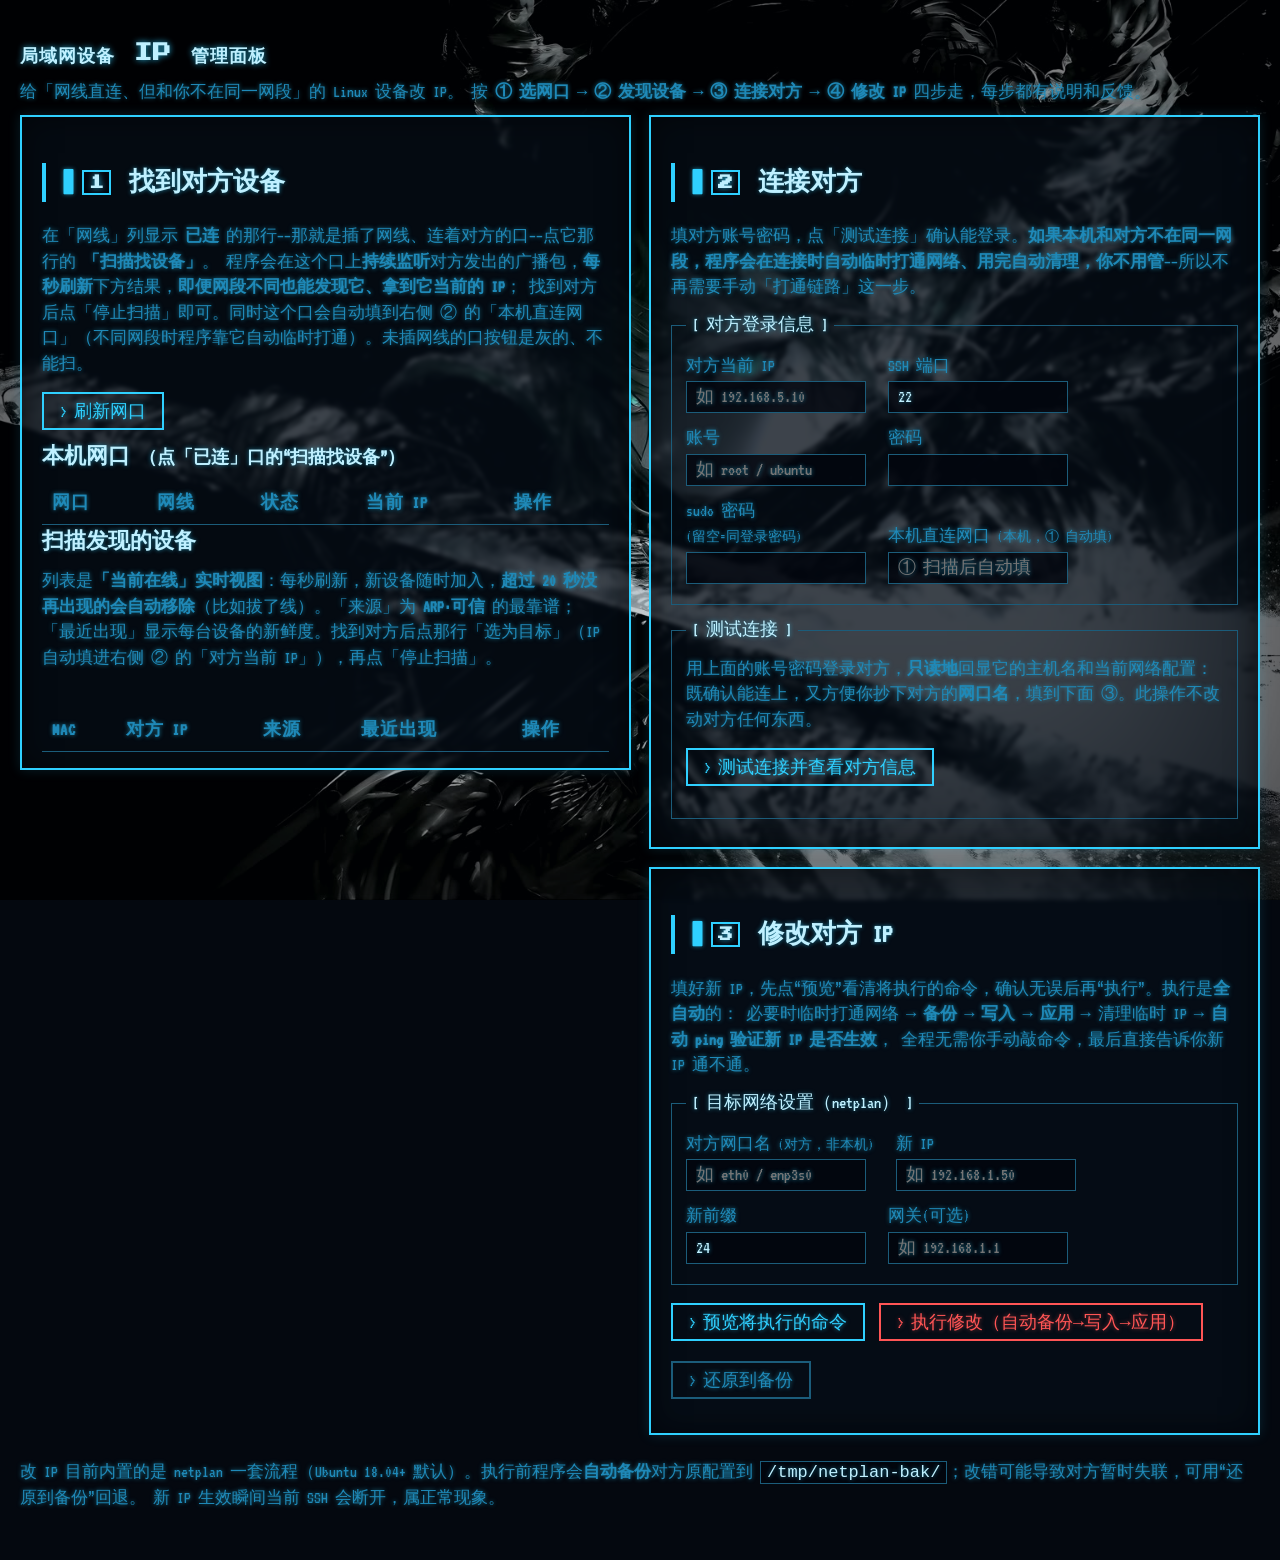
==== templates/index.html @ 16a98554 "初始提交：局域网设备 IP 管理面板 一个用来「发现直连设备 + 远程改它 IP」的 Flask 小工具： 持续扫描发现设备、自动临时打通网络、一键改对方 netplan IP 并验证。  Co-Au" ====
<!DOCTYPE html>
<html lang="zh-CN">
<head>
  <meta charset="utf-8">
  <meta name="viewport" content="width=device-width, initial-scale=1">
  <title>局域网设备 IP 管理面板</title>
  <!-- 像素/CRT 终端字体已随项目打包在 static/fonts/，离线也能用，无需联网 -->
  <link rel="stylesheet" href="/static/style.css">
</head>
<body>
  <!-- 固定半透明壁纸层（不随滚动、按比例铺满窗口、80% 不透明） -->
  <div class="bg-layer"></div>
  <header>
    <h1>局域网设备 IP 管理面板</h1>
    <p class="hint">
      给「网线直连、但和你不在同一网段」的 Linux 设备改 IP。
      按 <b>① 选网口 → ② 发现设备 → ③ 连接对方 → ④ 修改 IP</b> 四步走，每步都有说明和反馈。
    </p>
    <p id="rootWarn" class="warn hidden">
      【警告】当前不是以 root 运行，扫描和调整网段会失败，请用 <code>sudo</code> 启动本程序。
    </p>
  </header>

  <!-- 顶层左右两栏：左=① 找到对方设备；右=② 连接对方 / ③ 修改 IP -->
  <div class="layout">

  <!-- ===== 左栏：找到并选定对方 ===== -->
  <div class="col-left">

  <!-- ① 找到对方设备（选口 + 扫描 + 结果，一个面板串起来） -->
  <section id="step1">
    <h2><span class="step-badge">1</span> 找到对方设备</h2>
    <p class="hint">
      在「网线」列显示 <b>已连</b> 的那行——那就是插了网线、连着对方的口——点它那行的 <b>「扫描找设备」</b>。
      程序会在这个口上<b>持续监听</b>对方发出的广播包，<b>每秒刷新</b>下方结果，<b>即便网段不同也能发现它、拿到它当前的 IP</b>；
      找到对方后点「停止扫描」即可。同时这个口会自动填到右侧 ② 的「本机直连网口」（不同网段时程序靠它自动临时打通）。未插网线的口按钮是灰的、不能扫。
    </p>

    <div class="row-tools">
      <button class="btn" onclick="loadIfaces()">刷新网口</button>
    </div>

    <h3>本机网口 <small>（点「已连」口的“扫描找设备”）</small></h3>
    <table id="ifaceTable">
      <thead><tr><th>网口</th><th>网线</th><th>状态</th><th>当前 IP</th><th>操作</th></tr></thead>
      <tbody></tbody>
    </table>

    <h3>扫描发现的设备
      <button id="stopScanBtn" class="btn ghost hidden" title="停止后台持续抓包（已发现的结果会保留）" onclick="stopScan()">停止扫描</button>
    </h3>
    <p class="hint">列表是<b>「当前在线」实时视图</b>：每秒刷新，新设备随时加入，<b>超过 20 秒没再出现的会自动移除</b>（比如拔了线）。「来源」为 <b>ARP·可信</b> 的最靠谱；「最近出现」显示每台设备的新鲜度。找到对方后点那行「选为目标」（IP 自动填进右侧 ② 的「对方当前 IP」），再点「停止扫描」。</p>
    <div id="scanStatus" class="status"></div>
    <table id="devTable">
      <thead><tr><th>MAC</th><th>对方 IP</th><th>来源</th><th>最近出现</th><th>操作</th></tr></thead>
      <tbody></tbody>
    </table>
  </section>

  </div><!-- /col-left -->

  <!-- ===== 右栏：连上对方并改它的 IP ===== -->
  <div class="col-right">

  <!-- ② 连接对方 -->
  <section id="step3">
    <h2><span class="step-badge">2</span> 连接对方</h2>
    <p class="hint">填对方账号密码，点「测试连接」确认能登录。<b>如果本机和对方不在同一网段，程序会在连接时自动临时打通网络、用完自动清理，你不用管</b>——所以不再需要手动「打通链路」这一步。</p>

    <fieldset>
      <legend>对方登录信息</legend>
      <label title="对方设备现在的 IP；在 ① 里点「选为目标」会自动填好">对方当前 IP <input name="peer_ip" placeholder="如 192.168.5.10"></label>
      <label title="对方 SSH 服务的端口，默认 22，一般不用改">SSH 端口 <input name="port" type="number" value="22"></label>
      <label title="登录对方用的账号，如 root 或 ubuntu">账号 <input name="username" placeholder="如 root / ubuntu"></label>
      <label title="上面这个账号的登录密码">密码 <input name="password" type="password"></label>
      <label title="改网络配置要 root 权限。多数系统 sudo 密码就是登录密码，所以留空即可">sudo 密码<br><small>(留空=同登录密码)</small> <input name="sudo_password" type="password"></label>
      <label title="你这台电脑上、插网线连对方的那个口（① 扫描时已自动填）。不同网段时，程序自动用它临时加/删 IP。是本机的口，不是对方的">本机直连网口 <small>(本机，① 自动填)</small> <input name="iface" placeholder="① 扫描后自动填"></label>
    </fieldset>

    <fieldset>
      <legend>测试连接</legend>
      <p class="hint">用上面的账号密码登录对方，<b>只读地</b>回显它的主机名和当前网络配置：既确认能连上，又方便你抄下对方的<b>网口名</b>，填到下面 ③。此操作不改动对方任何东西。</p>
      <button class="btn" title="用上面账号密码登录对方，只读显示它的主机名/网口/netplan 配置，不改动任何东西（不同网段会自动临时打通、用完清理）" onclick="sshTest()">测试连接并查看对方信息</button>
      <div id="testOutput" class="output"></div>
    </fieldset>
  </section>

  <!-- ③ 修改对方 IP -->
  <section id="step4">
    <h2><span class="step-badge">3</span> 修改对方 IP</h2>
    <p class="hint">
      填好新 IP，先点“预览”看清将执行的命令，确认无误后再“执行”。执行是<b>全自动</b>的：
      必要时临时打通网络 → <b>备份 → 写入 → 应用</b> → 清理临时 IP → <b>自动 ping 验证新 IP 是否生效</b>，
      全程无需你手动敲命令，最后直接告诉你新 IP 通不通。
    </p>

    <fieldset>
      <legend>目标网络设置（netplan）</legend>
      <label title="对方那台机器上要改 IP 的网口名（如 eth0），不是你本机的口。可从 ②「测试连接」的回显里抄">对方网口名 <small>(对方，非本机)</small> <input name="remote_iface" placeholder="如 eth0 / enp3s0"></label>
      <label title="想把对方改成的新 IP">新 IP <input name="new_ip" placeholder="如 192.168.1.50"></label>
      <label title="子网掩码位数，通常 24">新前缀 <input name="new_prefix" type="number" value="24"></label>
      <label title="默认网关；只在对方需要访问其它网段/外网时才填，纯直连场景一般留空">网关(可选) <input name="gateway" placeholder="如 192.168.1.1"></label>
    </fieldset>

    <div class="term-actions">
      <button class="btn" title="只显示将要执行的完整命令，不连接、不改动任何东西——先看清楚再执行" onclick="previewChange()">预览将执行的命令</button>
      <button class="btn danger" title="通过 SSH 依次执行：备份对方原配置 → 写入新 IP → 应用。IP 生效后当前 SSH 会断开，属正常" onclick="runChange()">执行修改（自动备份→写入→应用）</button>
      <button class="btn ghost" title="把之前自动备份的 netplan 配置拷回去并重新应用，用于改错时回退" onclick="restoreIp()">还原到备份</button>
    </div>
    <pre id="previewBox" class="preview hidden"></pre>
    <div id="changeOutput" class="output"></div>
  </section>

  </div><!-- /col-right -->

  </div><!-- /layout -->

  <footer>
    <p class="hint">
      改 IP 目前内置的是 netplan 一套流程（Ubuntu 18.04+ 默认）。执行前程序会<b>自动备份</b>对方原配置到
      <code>/tmp/netplan-bak/</code>；改错可能导致对方暂时失联，可用“还原到备份”回退。
      新 IP 生效瞬间当前 SSH 会断开，属正常现象。
    </p>
  </footer>

  <script src="/static/app.js"></script>
</body>
</html>
---- static/style.css ----
/* ============================================================
   荧光蓝 CRT 终端 · 像素复古风 + 半透明壁纸背景
   —— 老式显示器：黑底、荧光蓝字、扫描线、字符发光；
      叠一张固定的半透明壁纸，面板做成半透明玻璃感透出壁纸。
   配色都收敛在 :root 变量里，想调整只改这里即可。
   ============================================================ */

/* 字体随项目打包在 static/fonts/（OFL 开源许可），离线可用、无需联网。
   VT323 = 经典 CRT 终端字体；Press Start 2P = 8-bit 像素字（用于主标题）。
   font-display: swap —— 字体没加载好前先用后备等宽字体顶上，不留白屏。 */
@font-face {
  font-family: "VT323";
  src: url("/static/fonts/VT323-Regular.ttf") format("truetype");
  font-weight: normal; font-style: normal; font-display: swap;
}
@font-face {
  font-family: "Press Start 2P";
  src: url("/static/fonts/PressStart2P-Regular.ttf") format("truetype");
  font-weight: normal; font-style: normal; font-display: swap;
}

:root {
  --bg:        #04080f;   /* 屏幕最底色：近黑带一点蓝 */
  --panel:     rgba(6, 14, 24, 0.72);   /* 面板/卡片：半透明，透出壁纸 */
  --panel-deep:rgba(2, 6, 14, 0.82);    /* 输入框/输出区：更深、更实，保证可读 */
  --neon:      #2fd0ff;   /* 主荧光蓝：正文、边框 */
  --neon-dim:  #1f89b8;   /* 暗蓝：次要文字、说明 */
  --neon-hi:   #bff0ff;   /* 高亮蓝：标题、强调 */
  --amber:     #ffcc33;   /* 琥珀：警告点缀 */
  --danger:    #ff5555;   /* 危险操作用的红 */
  --line:      #1b5c7a;   /* 分隔线/边框的暗蓝 */
  --glow:      0 0 4px rgba(47, 208, 255, 0.55);  /* 字符荧光辉 */
}

* { box-sizing: border-box; }

/* html 提供最底层的纯色画布（壁纸若有透明处也不会露白） */
html { background: var(--bg); }

body {
  margin: 0;
  /* VT323 是经典 CRT 终端字体；离线退回等宽字体 */
  font-family: "VT323", "Courier New", Consolas, monospace;
  font-size: 19px;
  background: transparent;      /* 透明，好让下面的 .bg-layer 壁纸露出来 */
  color: var(--neon);
  line-height: 1.5;
  padding: 0 0 40px;
  text-shadow: var(--glow);
  min-height: 100vh;
  position: relative;
  z-index: 0;                   /* 建立层叠上下文，正文在壁纸(-1)之上 */
}

/* ---- 固定壁纸层：不随滚动、不拉伸变形、按比例铺满、无黑边、80% 不透明 ---- */
.bg-layer {
  position: fixed;              /* 固定：不随滚动条滚动 */
  inset: 0;                     /* 铺满整个窗口 */
  z-index: -1;                  /* 压在所有内容下面 */
  background-image: url("/static/img/back_ground.png");
  background-position: center center;
  background-repeat: no-repeat;
  background-size: cover;       /* 只适应窗口大小：按比例裁切铺满，不拉伸、不留黑边 */
  opacity: 0.8;                 /* 背景不透明度 80% */
  /* 四周压暗一圈，做出老显像管暗角、也让边缘文字更清楚 */
  box-shadow: inset 0 0 220px 70px rgba(0, 0, 0, 0.7);
}

header, footer { max-width: 1400px; margin: 0 auto; padding: 0 20px; }
header { padding-top: 28px; }

/* ---- 顶层左右两栏：左=① 找到对方设备，右=② 连接对方 / ③ 修改 IP ---- */
.layout {
  max-width: 1400px;
  margin: 0 auto;
  padding: 0 20px;
  display: grid;
  grid-template-columns: minmax(0, 1fr) minmax(0, 1fr);  /* 左右等宽 */
  gap: 18px;
  align-items: start;
}
.col-left, .col-right { min-width: 0; }
.col-left > section:first-child,
.col-right > section:first-child { margin-top: 0; }
@media (max-width: 1000px) {
  .layout { grid-template-columns: 1fr; }
}

/* 主标题用 Press Start 2P 像素字；其余用 VT323 */
h1 {
  font-family: "Press Start 2P", "VT323", monospace;
  font-size: 18px;
  line-height: 1.5;
  color: var(--neon-hi);
  text-shadow: 0 0 6px rgba(47, 208, 255, 0.8);
  letter-spacing: 1px;
}
h2 {
  font-size: 26px;
  color: var(--neon-hi);
  border-left: 4px solid var(--neon);
  padding-left: 10px;
  margin-top: 30px;
}
h2::before { content: "\258D "; color: var(--neon); }   /* ▍ 终端块状光标点缀 */
h3 { font-size: 22px; color: var(--neon-hi); margin: 0 0 10px; }

.hint { color: var(--neon-dim); font-size: 17px; margin: 4px 0 10px; }
.warn { color: var(--amber); font-weight: bold; text-shadow: 0 0 6px rgba(255, 204, 51, 0.7); }
.hidden { display: none; }
code {
  background: var(--panel-deep);
  padding: 1px 6px;
  border: 1px solid var(--line);
  color: var(--neon-hi);
}

/* 面板：半透明玻璃感，透出壁纸；直角、无圆角才够“像素” */
section {
  background: var(--panel);
  border: 2px solid var(--neon);
  border-radius: 0;
  padding: 16px 20px;
  margin-top: 18px;
  box-shadow: 0 0 12px rgba(47, 208, 255, 0.15), inset 0 0 30px rgba(0, 0, 0, 0.5);
  -webkit-backdrop-filter: blur(2px);   /* 轻微毛玻璃：透出壁纸又保证文字清楚 */
  backdrop-filter: blur(2px);
}

/* ---- 表格 ---- */
table { width: 100%; border-collapse: collapse; margin-top: 10px; font-size: 18px; }
th, td { text-align: left; padding: 7px 10px; border-bottom: 1px solid var(--line); }
th { color: var(--neon-dim); text-transform: uppercase; letter-spacing: 1px; }

/* ---- 按钮：直角、边框、悬停反色 ---- */
.btn {
  font-family: "VT323", monospace;
  background: transparent;
  color: var(--neon);
  border: 2px solid var(--neon);
  border-radius: 0;
  padding: 5px 16px;
  font-size: 18px;
  cursor: pointer;
  margin: 6px 6px 6px 0;
  text-shadow: var(--glow);
  transition: none;
}
.btn::before { content: "> "; }
.btn:hover { background: var(--neon); color: var(--bg); text-shadow: none; }
.btn:active { transform: translate(1px, 1px); }
.btn:disabled {
  border-color: var(--line); color: var(--line);
  cursor: not-allowed; text-shadow: none;
}
.btn:disabled:hover { background: transparent; color: var(--line); }
.btn.danger { border-color: var(--danger); color: var(--danger); text-shadow: 0 0 4px rgba(255,85,85,.5); }
.btn.danger:hover { background: var(--danger); color: var(--bg); }
.btn.ghost { border-color: var(--line); color: var(--neon-dim); }
.btn.ghost:hover { background: var(--line); color: var(--neon-hi); }

/* ---- 表单 ---- */
label {
  display: inline-block; margin: 6px 14px 6px 0;
  font-size: 17px; color: var(--neon-dim);
}
input, textarea {
  display: block; margin-top: 3px;
  background: var(--panel-deep);
  border: 1px solid var(--line);
  border-radius: 0;
  color: var(--neon-hi);
  padding: 6px 9px; width: 180px;
  font-family: "VT323", monospace; font-size: 18px;
  text-shadow: var(--glow);
}
input:focus, textarea:focus {
  outline: none; border-color: var(--neon);
  box-shadow: 0 0 8px rgba(47, 208, 255, 0.4);
}
fieldset {
  border: 1px solid var(--line); border-radius: 0;
  margin: 12px 0; padding: 8px 14px 14px;
}
legend { color: var(--neon-hi); font-size: 18px; padding: 0 6px; }
legend::before { content: "[ "; } legend::after { content: " ]"; }

.status { margin-top: 10px; font-size: 18px; min-height: 20px; color: var(--neon); }
footer { margin-top: 24px; }

/* ============================================================
   步骤编号徽标 / 已连网口高亮 / 命令预览框
   ============================================================ */
/* h2 前的方块数字徽标：把「第几步」做得一眼可见，替代原来的 ①②③④ 文字 */
.step-badge {
  display: inline-block;
  min-width: 1.5em; text-align: center;
  border: 2px solid var(--neon);
  background: var(--panel-deep);
  color: var(--neon-hi);
  padding: 0 5px; margin-right: 8px;
  font-family: "Press Start 2P", "VT323", monospace;
  font-size: 15px; line-height: 1.4;
  text-shadow: 0 0 6px rgba(47, 208, 255, 0.8);
}

/* ① 网口表里「已连」的整行淡蓝高亮，让人一眼锁定该用哪个口 */
#ifaceTable tr.connected td { background: rgba(47, 208, 255, 0.10); }

/* ③ 修改 IP 的一排操作按钮 */
.term-actions {
  display: flex; flex-wrap: wrap; gap: 8px; align-items: center;
  margin-top: 12px;
}

/* ③「预览将执行的命令」框：虚线边框，和真正的输出区区分开 */
.preview {
  white-space: pre-wrap; word-break: break-all;
  font-family: "VT323", "Courier New", monospace;
  font-size: 16px; line-height: 1.45;
  background: var(--panel-deep); color: var(--neon);
  border: 1px dashed var(--neon-dim); border-radius: 0;
  padding: 10px; margin: 12px 0 6px;
  max-height: 320px; overflow: auto;
  text-shadow: var(--glow);
}

/* 连通/成功的绿松石高亮小字 */
.ok-text { color: var(--neon-hi); text-shadow: 0 0 5px rgba(47, 208, 255, 0.7); }

/* ① 面板顶部工具行：刷新网口 + 扫描时长 并排 */
.row-tools {
  display: flex; flex-wrap: wrap; gap: 18px; align-items: flex-end;
  margin: 6px 0 4px;
}
.row-tools label { margin: 0; }

/* 扫描结果：疑似网关的小标签 + 整行淡化 */
.tag {
  display: inline-block; font-size: 13px;
  border: 1px solid var(--amber); color: var(--amber);
  padding: 0 5px; margin-left: 6px;
  text-shadow: 0 0 5px rgba(255, 204, 51, 0.6);
}
#devTable tr.gateway td { opacity: 0.6; }

/* ---- 输出区 ---- */
.output { margin-top: 12px; font-size: 18px; }
.output .err { color: var(--danger); text-shadow: 0 0 4px rgba(255,85,85,.5); }
.output .rc { font-weight: bold; margin-bottom: 6px; }
.output .rc.ok { color: var(--neon-hi); }
.output .rc.bad { color: var(--danger); }
.output pre {
  white-space: pre-wrap; word-break: break-all;
  font-family: "VT323", "Courier New", monospace; font-size: 17px;
  background: var(--panel-deep); color: var(--neon);
  border: 1px solid var(--line); border-radius: 0;
  padding: 10px; margin: 6px 0; max-height: 340px; overflow: auto;
  text-shadow: var(--glow);
}
.output pre.stderr { color: var(--danger); border-color: rgba(255, 85, 85, 0.4); }

/* 滚动条也做成终端配色 */
::-webkit-scrollbar { width: 12px; height: 12px; }
::-webkit-scrollbar-track { background: var(--panel-deep); }
::-webkit-scrollbar-thumb { background: var(--line); border: 2px solid var(--bg); }
::-webkit-scrollbar-thumb:hover { background: var(--neon-dim); }
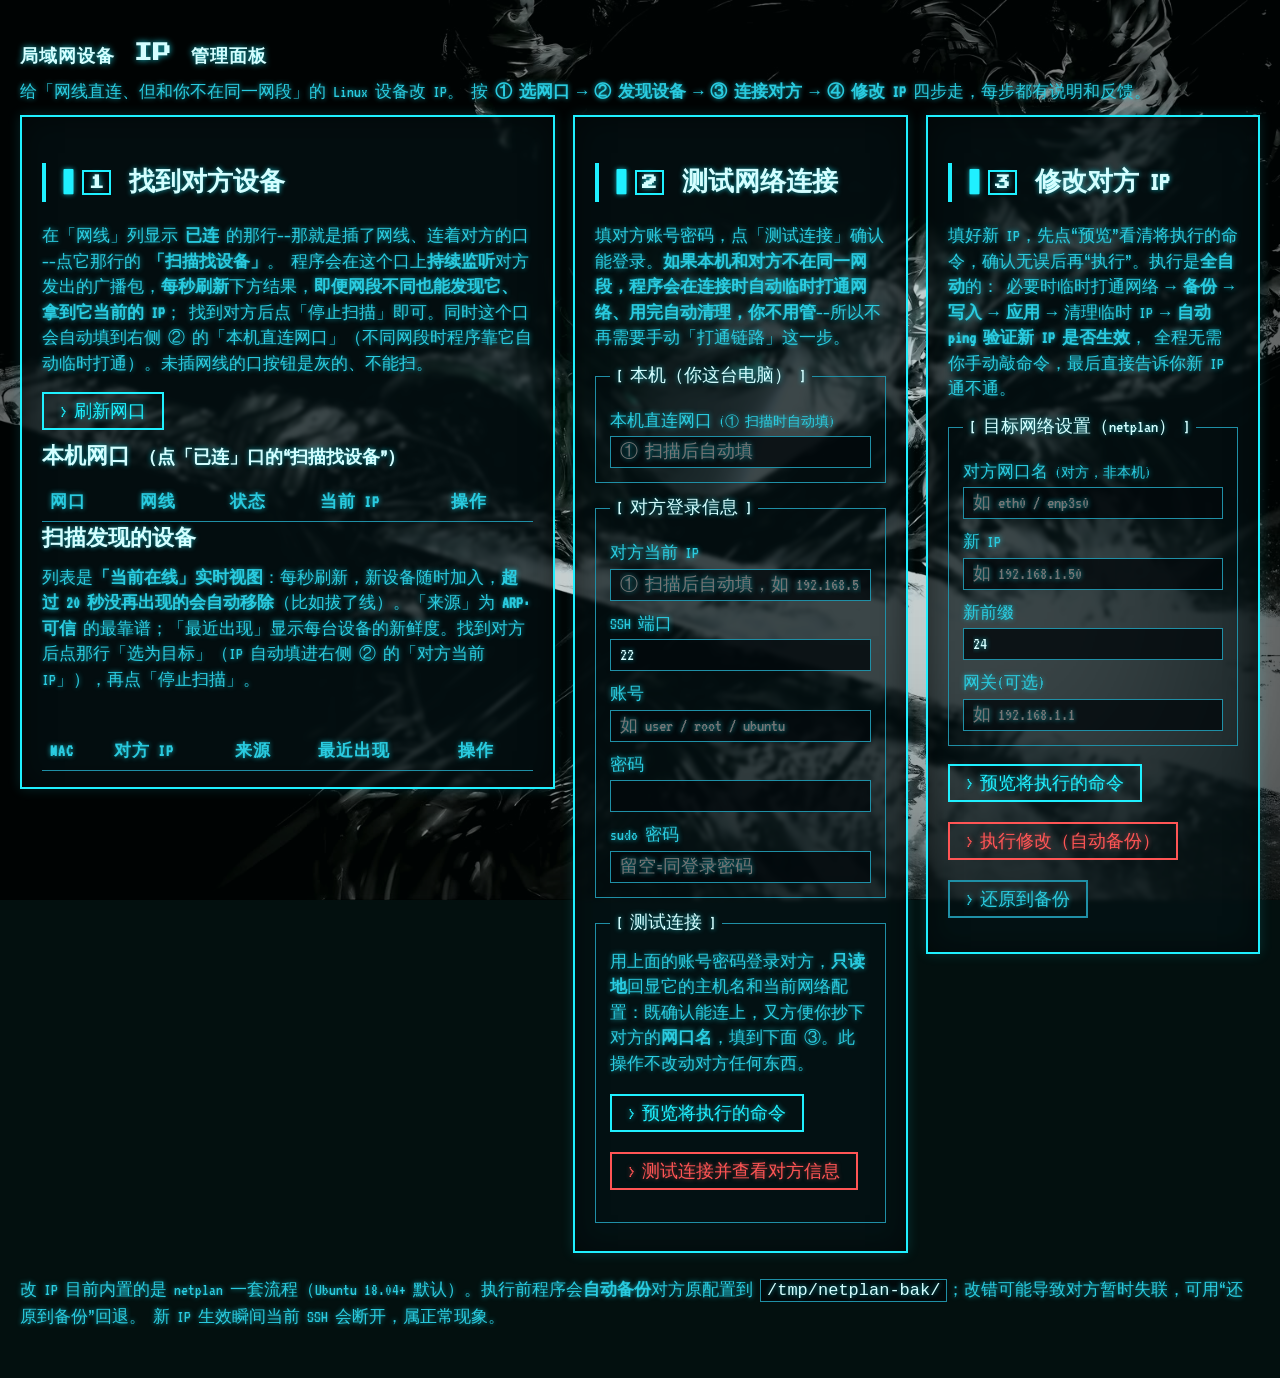
==== commit 20c0aa25: "优化界面布局与交互：三列平铺、青色配色、表单分组与预览 - 布局：①②③ 三个模块从左到右三列平铺（①稍宽，容纳数据表格），   表单输入框改为竖排单列；表格按钮不再竖排错行 - 配色：主色调整为更亮" ====
--- a/templates/index.html
+++ b/templates/index.html
@@ -21,11 +21,8 @@
     </p>
   </header>
 
-  <!-- 顶层左右两栏：左=① 找到对方设备；右=② 连接对方 / ③ 修改 IP -->
+  <!-- 顶层三列平铺：① 找到对方设备 → ② 连接对方 → ③ 修改 IP，从左到右一步一列 -->
   <div class="layout">
-
-  <!-- ===== 左栏：找到并选定对方 ===== -->
-  <div class="col-left">
 
   <!-- ① 找到对方设备（选口 + 扫描 + 结果，一个面板串起来） -->
   <section id="step1">
@@ -57,30 +54,33 @@
     </table>
   </section>
 
-  </div><!-- /col-left -->
-
-  <!-- ===== 右栏：连上对方并改它的 IP ===== -->
-  <div class="col-right">
-
   <!-- ② 连接对方 -->
   <section id="step3">
-    <h2><span class="step-badge">2</span> 连接对方</h2>
+    <h2><span class="step-badge">2</span> 测试网络连接</h2>
     <p class="hint">填对方账号密码，点「测试连接」确认能登录。<b>如果本机和对方不在同一网段，程序会在连接时自动临时打通网络、用完自动清理，你不用管</b>——所以不再需要手动「打通链路」这一步。</p>
 
     <fieldset>
+      <legend>本机（你这台电脑）</legend>
+      <label title="你这台电脑上、插网线连对方的那个口（① 扫描时已自动填）。不同网段时，程序自动用它临时加/删 IP。是本机的口，不是对方的">本机直连网口 <small>(① 扫描时自动填)</small> <input name="iface" placeholder="① 扫描后自动填"></label>
+    </fieldset>
+
+    <fieldset>
       <legend>对方登录信息</legend>
-      <label title="对方设备现在的 IP；在 ① 里点「选为目标」会自动填好">对方当前 IP <input name="peer_ip" placeholder="如 192.168.5.10"></label>
+      <label title="对方设备现在的 IP；在 ① 里点「选为目标」会自动填好">对方当前 IP <input name="peer_ip" placeholder="① 扫描后自动填，如 192.168.5.10"></label>
       <label title="对方 SSH 服务的端口，默认 22，一般不用改">SSH 端口 <input name="port" type="number" value="22"></label>
-      <label title="登录对方用的账号，如 root 或 ubuntu">账号 <input name="username" placeholder="如 root / ubuntu"></label>
+      <label title="登录对方用的账号，如 user / root / ubuntu">账号 <input name="username" placeholder="如 user / root / ubuntu"></label>
       <label title="上面这个账号的登录密码">密码 <input name="password" type="password"></label>
-      <label title="改网络配置要 root 权限。多数系统 sudo 密码就是登录密码，所以留空即可">sudo 密码<br><small>(留空=同登录密码)</small> <input name="sudo_password" type="password"></label>
-      <label title="你这台电脑上、插网线连对方的那个口（① 扫描时已自动填）。不同网段时，程序自动用它临时加/删 IP。是本机的口，不是对方的">本机直连网口 <small>(本机，① 自动填)</small> <input name="iface" placeholder="① 扫描后自动填"></label>
+      <label title="改网络配置要 root 权限。多数系统 sudo 密码就是登录密码，所以留空即可">sudo 密码 <input name="sudo_password" type="password" placeholder="留空=同登录密码"></label>
     </fieldset>
 
     <fieldset>
       <legend>测试连接</legend>
       <p class="hint">用上面的账号密码登录对方，<b>只读地</b>回显它的主机名和当前网络配置：既确认能连上，又方便你抄下对方的<b>网口名</b>，填到下面 ③。此操作不改动对方任何东西。</p>
-      <button class="btn" title="用上面账号密码登录对方，只读显示它的主机名/网口/netplan 配置，不改动任何东西（不同网段会自动临时打通、用完清理）" onclick="sshTest()">测试连接并查看对方信息</button>
+      <div class="term-actions">
+        <button class="btn" title="只显示「测试连接」时将在对方机器上执行的只读命令，不连接、不改动任何东西——先看清楚再执行" onclick="previewTest()">预览将执行的命令</button>
+        <button class="btn danger" title="用上面账号密码登录对方，只读显示它的主机名/网口/netplan 配置，不改动任何东西（不同网段会自动临时打通、用完清理）" onclick="sshTest()">测试连接并查看对方信息</button>
+      </div>
+      <pre id="testPreviewBox" class="preview hidden"></pre>
       <div id="testOutput" class="output"></div>
     </fieldset>
   </section>
@@ -104,14 +104,12 @@
 
     <div class="term-actions">
       <button class="btn" title="只显示将要执行的完整命令，不连接、不改动任何东西——先看清楚再执行" onclick="previewChange()">预览将执行的命令</button>
-      <button class="btn danger" title="通过 SSH 依次执行：备份对方原配置 → 写入新 IP → 应用。IP 生效后当前 SSH 会断开，属正常" onclick="runChange()">执行修改（自动备份→写入→应用）</button>
+      <button class="btn danger" title="通过 SSH 依次执行：备份对方原配置 → 写入新 IP → 应用（全自动）。IP 生效后当前 SSH 会断开，属正常" onclick="runChange()">执行修改（自动备份）</button>
       <button class="btn ghost" title="把之前自动备份的 netplan 配置拷回去并重新应用，用于改错时回退" onclick="restoreIp()">还原到备份</button>
     </div>
     <pre id="previewBox" class="preview hidden"></pre>
     <div id="changeOutput" class="output"></div>
   </section>
-
-  </div><!-- /col-right -->
 
   </div><!-- /layout -->
 
--- a/static/style.css
+++ b/static/style.css
@@ -20,16 +20,16 @@
 }
 
 :root {
-  --bg:        #04080f;   /* 屏幕最底色：近黑带一点蓝 */
-  --panel:     rgba(6, 14, 24, 0.72);   /* 面板/卡片：半透明，透出壁纸 */
-  --panel-deep:rgba(2, 6, 14, 0.82);    /* 输入框/输出区：更深、更实，保证可读 */
-  --neon:      #2fd0ff;   /* 主荧光蓝：正文、边框 */
-  --neon-dim:  #1f89b8;   /* 暗蓝：次要文字、说明 */
-  --neon-hi:   #bff0ff;   /* 高亮蓝：标题、强调 */
+  --bg:        #03100f;   /* 屏幕最底色：近黑，带一点青 */
+  --panel:     rgba(5, 18, 22, 0.72);   /* 面板/卡片：半透明，透出壁纸 */
+  --panel-deep:rgba(2, 9, 12, 0.82);    /* 输入框/输出区：更深、更实，保证可读 */
+  --neon:      #1ff0ff;   /* 主荧光蓝（偏青）：正文、边框——更亮更饱和 */
+  --neon-dim:  #2acbe0;   /* 次青蓝：次要文字、说明——提亮提饱和 */
+  --neon-hi:   #d4feff;   /* 高亮青白：标题、强调 */
   --amber:     #ffcc33;   /* 琥珀：警告点缀 */
   --danger:    #ff5555;   /* 危险操作用的红 */
-  --line:      #1b5c7a;   /* 分隔线/边框的暗蓝 */
-  --glow:      0 0 4px rgba(47, 208, 255, 0.55);  /* 字符荧光辉 */
+  --line:      #1f8fa6;   /* 分隔线/边框：偏青、比原来更亮 */
+  --glow:      0 0 5px rgba(31, 240, 255, 0.65);  /* 字符荧光辉（偏青、更强） */
 }
 
 * { box-sizing: border-box; }
@@ -69,20 +69,24 @@
 header, footer { max-width: 1400px; margin: 0 auto; padding: 0 20px; }
 header { padding-top: 28px; }
 
-/* ---- 顶层左右两栏：左=① 找到对方设备，右=② 连接对方 / ③ 修改 IP ---- */
+/* ---- 顶层三列平铺：① 找到对方设备 → ② 连接对方 → ③ 修改 IP，一步一列 ---- */
 .layout {
   max-width: 1400px;
   margin: 0 auto;
   padding: 0 20px;
   display: grid;
-  grid-template-columns: minmax(0, 1fr) minmax(0, 1fr);  /* 左右等宽 */
+  /* 三列平铺，但不等宽：① 里是两张数据表格，比 ②③ 的表单更吃横向空间，
+     所以给它约 1.6 份、②③ 各 1 份，表格才排得开、不会把按钮挤成竖排。 */
+  grid-template-columns: 1.6fr 1fr 1fr;
   gap: 18px;
   align-items: start;
 }
-.col-left, .col-right { min-width: 0; }
-.col-left > section:first-child,
-.col-right > section:first-child { margin-top: 0; }
-@media (max-width: 1000px) {
+.layout > section { min-width: 0; margin-top: 0; }   /* 三列各自顶端对齐，去掉多余上边距 */
+/* 窗口变窄时逐级回退：先两列，再单列，避免列太窄挤成一团 */
+@media (max-width: 1100px) {
+  .layout { grid-template-columns: repeat(2, minmax(0, 1fr)); }
+}
+@media (max-width: 720px) {
   .layout { grid-template-columns: 1fr; }
 }
 
@@ -92,7 +96,7 @@
   font-size: 18px;
   line-height: 1.5;
   color: var(--neon-hi);
-  text-shadow: 0 0 6px rgba(47, 208, 255, 0.8);
+  text-shadow: 0 0 6px rgba(31, 240, 255, 0.8);
   letter-spacing: 1px;
 }
 h2 {
@@ -122,15 +126,25 @@
   border-radius: 0;
   padding: 16px 20px;
   margin-top: 18px;
-  box-shadow: 0 0 12px rgba(47, 208, 255, 0.15), inset 0 0 30px rgba(0, 0, 0, 0.5);
+  box-shadow: 0 0 12px rgba(31, 240, 255, 0.15), inset 0 0 30px rgba(0, 0, 0, 0.5);
   -webkit-backdrop-filter: blur(2px);   /* 轻微毛玻璃：透出壁纸又保证文字清楚 */
   backdrop-filter: blur(2px);
 }
 
 /* ---- 表格 ---- */
-table { width: 100%; border-collapse: collapse; margin-top: 10px; font-size: 18px; }
-th, td { text-align: left; padding: 7px 10px; border-bottom: 1px solid var(--line); }
-th { color: var(--neon-dim); text-transform: uppercase; letter-spacing: 1px; }
+table { width: 100%; border-collapse: collapse; margin-top: 10px; font-size: 17px; }
+th, td {
+  text-align: left; padding: 6px 8px;
+  border-bottom: 1px solid var(--line);
+  vertical-align: middle;
+}
+th {
+  color: var(--neon-dim); text-transform: uppercase; letter-spacing: 1px;
+  white-space: nowrap;          /* 表头短词不换行（如「网线」不被拆成两行） */
+}
+/* 表格里的操作按钮：整体不换行 + 去掉外边距 + 收紧内边距，
+   避免窄列里「扫描找设备」被压成一个字一行的竖排。 */
+td .btn { white-space: nowrap; margin: 0; padding: 4px 10px; }
 
 /* ---- 按钮：直角、边框、悬停反色 ---- */
 .btn {
@@ -159,9 +173,9 @@
 .btn.ghost { border-color: var(--line); color: var(--neon-dim); }
 .btn.ghost:hover { background: var(--line); color: var(--neon-hi); }
 
-/* ---- 表单 ---- */
+/* ---- 表单：label 块级竖排，输入框在各自模块里自上而下排成一列 ---- */
 label {
-  display: inline-block; margin: 6px 14px 6px 0;
+  display: block; margin: 10px 0 0;
   font-size: 17px; color: var(--neon-dim);
 }
 input, textarea {
@@ -170,13 +184,13 @@
   border: 1px solid var(--line);
   border-radius: 0;
   color: var(--neon-hi);
-  padding: 6px 9px; width: 180px;
+  padding: 6px 9px; width: 100%;   /* 填满所在列/fieldset，竖排更整齐 */
   font-family: "VT323", monospace; font-size: 18px;
   text-shadow: var(--glow);
 }
 input:focus, textarea:focus {
   outline: none; border-color: var(--neon);
-  box-shadow: 0 0 8px rgba(47, 208, 255, 0.4);
+  box-shadow: 0 0 8px rgba(31, 240, 255, 0.4);
 }
 fieldset {
   border: 1px solid var(--line); border-radius: 0;
@@ -201,11 +215,11 @@
   padding: 0 5px; margin-right: 8px;
   font-family: "Press Start 2P", "VT323", monospace;
   font-size: 15px; line-height: 1.4;
-  text-shadow: 0 0 6px rgba(47, 208, 255, 0.8);
+  text-shadow: 0 0 6px rgba(31, 240, 255, 0.8);
 }
 
 /* ① 网口表里「已连」的整行淡蓝高亮，让人一眼锁定该用哪个口 */
-#ifaceTable tr.connected td { background: rgba(47, 208, 255, 0.10); }
+#ifaceTable tr.connected td { background: rgba(31, 240, 255, 0.10); }
 
 /* ③ 修改 IP 的一排操作按钮 */
 .term-actions {
@@ -226,7 +240,7 @@
 }
 
 /* 连通/成功的绿松石高亮小字 */
-.ok-text { color: var(--neon-hi); text-shadow: 0 0 5px rgba(47, 208, 255, 0.7); }
+.ok-text { color: var(--neon-hi); text-shadow: 0 0 5px rgba(31, 240, 255, 0.7); }
 
 /* ① 面板顶部工具行：刷新网口 + 扫描时长 并排 */
 .row-tools {
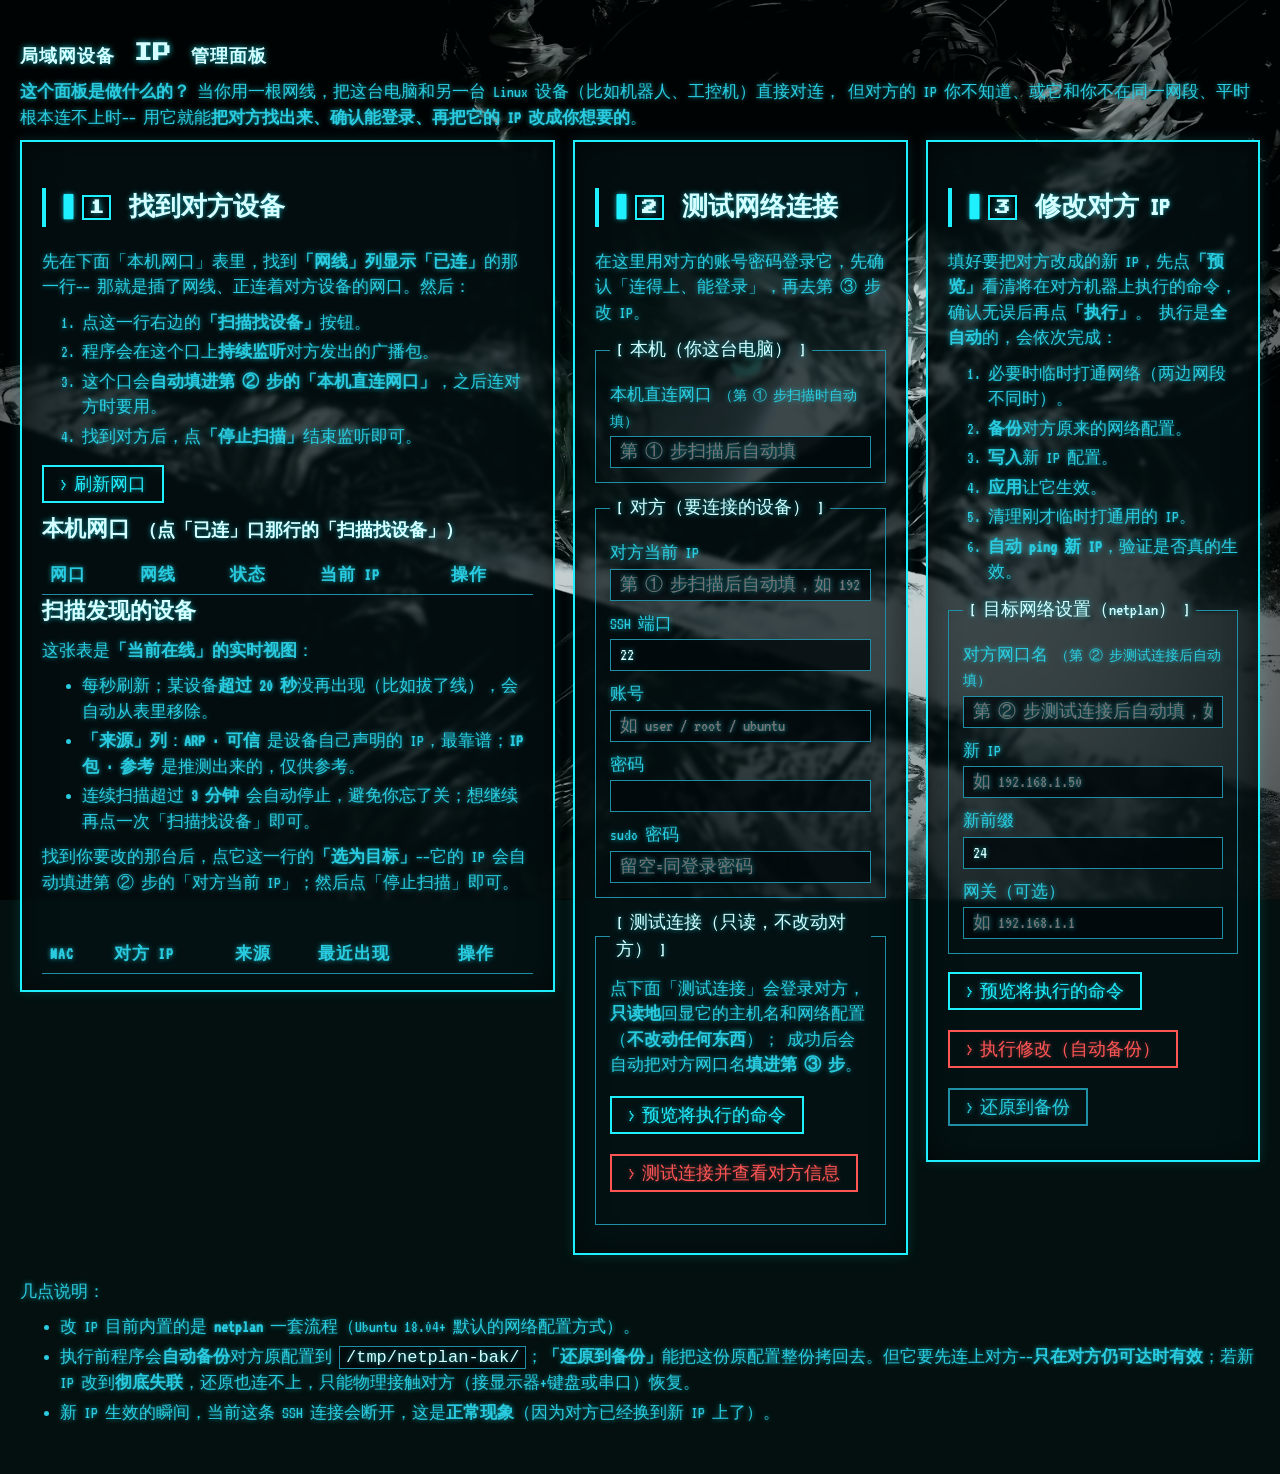
==== commit 4879d145: "完善引导文案与自动填充，降低误操作风险 - 首页/各步骤说明改为分点列表，讲清面板用途和四步流程 - 测试连接成功后，自动识别对方网口名并填进第③步 - 改 IP 成功 ping 通后，自动把「对方当" ====
--- a/templates/index.html
+++ b/templates/index.html
@@ -13,8 +13,10 @@
   <header>
     <h1>局域网设备 IP 管理面板</h1>
     <p class="hint">
-      给「网线直连、但和你不在同一网段」的 Linux 设备改 IP。
-      按 <b>① 选网口 → ② 发现设备 → ③ 连接对方 → ④ 修改 IP</b> 四步走，每步都有说明和反馈。
+      <b>这个面板是做什么的？</b>
+      当你用一根网线，把这台电脑和另一台 Linux 设备（比如机器人、工控机）直接对连，
+      但对方的 IP 你不知道、或它和你不在同一网段、平时根本连不上时——
+      用它就能<b>把对方找出来、确认能登录、再把它的 IP 改成你想要的</b>。
     </p>
     <p id="rootWarn" class="warn hidden">
       【警告】当前不是以 root 运行，扫描和调整网段会失败，请用 <code>sudo</code> 启动本程序。
@@ -28,25 +30,38 @@
   <section id="step1">
     <h2><span class="step-badge">1</span> 找到对方设备</h2>
     <p class="hint">
-      在「网线」列显示 <b>已连</b> 的那行——那就是插了网线、连着对方的口——点它那行的 <b>「扫描找设备」</b>。
-      程序会在这个口上<b>持续监听</b>对方发出的广播包，<b>每秒刷新</b>下方结果，<b>即便网段不同也能发现它、拿到它当前的 IP</b>；
-      找到对方后点「停止扫描」即可。同时这个口会自动填到右侧 ② 的「本机直连网口」（不同网段时程序靠它自动临时打通）。未插网线的口按钮是灰的、不能扫。
+      先在下面「本机网口」表里，找到<b>「网线」列显示「已连」</b>的那一行——
+      那就是插了网线、正连着对方设备的网口。然后：
     </p>
+    <ol class="hint">
+      <li>点这一行右边的<b>「扫描找设备」</b>按钮。</li>
+      <li>程序会在这个口上<b>持续监听</b>对方发出的广播包。</li>
+      <li>这个口会<b>自动填进第 ② 步的「本机直连网口」</b>，之后连对方时要用。</li>
+      <li>找到对方后，点<b>「停止扫描」</b>结束监听即可。</li>
+    </ol>
 
     <div class="row-tools">
       <button class="btn" onclick="loadIfaces()">刷新网口</button>
     </div>
 
-    <h3>本机网口 <small>（点「已连」口的“扫描找设备”）</small></h3>
+    <h3>本机网口 <small>（点「已连」口那行的「扫描找设备」）</small></h3>
     <table id="ifaceTable">
       <thead><tr><th>网口</th><th>网线</th><th>状态</th><th>当前 IP</th><th>操作</th></tr></thead>
       <tbody></tbody>
     </table>
 
     <h3>扫描发现的设备
-      <button id="stopScanBtn" class="btn ghost hidden" title="停止后台持续抓包（已发现的结果会保留）" onclick="stopScan()">停止扫描</button>
+      <button id="stopScanBtn" class="btn ghost hidden" title="点了就停止后台监听；已经发现的设备仍保留在下方列表里。" onclick="stopScan()">停止扫描</button>
     </h3>
-    <p class="hint">列表是<b>「当前在线」实时视图</b>：每秒刷新，新设备随时加入，<b>超过 20 秒没再出现的会自动移除</b>（比如拔了线）。「来源」为 <b>ARP·可信</b> 的最靠谱；「最近出现」显示每台设备的新鲜度。找到对方后点那行「选为目标」（IP 自动填进右侧 ② 的「对方当前 IP」），再点「停止扫描」。</p>
+    <p class="hint">这张表是<b>「当前在线」的实时视图</b>：</p>
+    <ul class="hint">
+      <li>每秒刷新；某设备<b>超过 20 秒</b>没再出现（比如拔了线），会自动从表里移除。</li>
+      <li><b>「来源」列</b>：<b>ARP · 可信</b> 是设备自己声明的 IP，最靠谱；<b>IP包 · 参考</b> 是推测出来的，仅供参考。</li>
+      <li>连续扫描超过 <b>3 分钟</b> 会自动停止，避免你忘了关；想继续再点一次「扫描找设备」即可。</li>
+    </ul>
+    <p class="hint">
+      找到你要改的那台后，点它这一行的<b>「选为目标」</b>——它的 IP 会自动填进第 ② 步的「对方当前 IP」；然后点「停止扫描」即可。
+    </p>
     <div id="scanStatus" class="status"></div>
     <table id="devTable">
       <thead><tr><th>MAC</th><th>对方 IP</th><th>来源</th><th>最近出现</th><th>操作</th></tr></thead>
@@ -57,28 +72,31 @@
   <!-- ② 连接对方 -->
   <section id="step3">
     <h2><span class="step-badge">2</span> 测试网络连接</h2>
-    <p class="hint">填对方账号密码，点「测试连接」确认能登录。<b>如果本机和对方不在同一网段，程序会在连接时自动临时打通网络、用完自动清理，你不用管</b>——所以不再需要手动「打通链路」这一步。</p>
+    <p class="hint">在这里用对方的账号密码登录它，先确认「连得上、能登录」，再去第 ③ 步改 IP。</p>
 
     <fieldset>
       <legend>本机（你这台电脑）</legend>
-      <label title="你这台电脑上、插网线连对方的那个口（① 扫描时已自动填）。不同网段时，程序自动用它临时加/删 IP。是本机的口，不是对方的">本机直连网口 <small>(① 扫描时自动填)</small> <input name="iface" placeholder="① 扫描后自动填"></label>
+      <label title="你这台电脑上、插网线连对方的那个网口（第 ① 步扫描时已自动填）；两边网段不同时，程序用它临时加/删 IP。注意是本机的口，不是对方的。">本机直连网口 <small>（第 ① 步扫描时自动填）</small> <input name="iface" placeholder="第 ① 步扫描后自动填"></label>
     </fieldset>
 
     <fieldset>
-      <legend>对方登录信息</legend>
-      <label title="对方设备现在的 IP；在 ① 里点「选为目标」会自动填好">对方当前 IP <input name="peer_ip" placeholder="① 扫描后自动填，如 192.168.5.10"></label>
-      <label title="对方 SSH 服务的端口，默认 22，一般不用改">SSH 端口 <input name="port" type="number" value="22"></label>
-      <label title="登录对方用的账号，如 user / root / ubuntu">账号 <input name="username" placeholder="如 user / root / ubuntu"></label>
-      <label title="上面这个账号的登录密码">密码 <input name="password" type="password"></label>
-      <label title="改网络配置要 root 权限。多数系统 sudo 密码就是登录密码，所以留空即可">sudo 密码 <input name="sudo_password" type="password" placeholder="留空=同登录密码"></label>
+      <legend>对方（要连接的设备）</legend>
+      <label title="对方设备现在的 IP；在第 ① 步点「选为目标」会自动填好。">对方当前 IP <input name="peer_ip" placeholder="第 ① 步扫描后自动填，如 192.168.5.10"></label>
+      <label title="对方 SSH 服务的端口，默认 22，一般不用改。">SSH 端口 <input name="port" type="number" value="22"></label>
+      <label title="登录对方用的账号，如 user / root / ubuntu。">账号 <input name="username" placeholder="如 user / root / ubuntu"></label>
+      <label title="上面这个账号的登录密码。">密码 <input name="password" type="password"></label>
+      <label title="改网络配置要 root 权限；多数系统 sudo 密码就是登录密码，所以留空即可。">sudo 密码 <input name="sudo_password" type="password" placeholder="留空=同登录密码"></label>
     </fieldset>
 
     <fieldset>
-      <legend>测试连接</legend>
-      <p class="hint">用上面的账号密码登录对方，<b>只读地</b>回显它的主机名和当前网络配置：既确认能连上，又方便你抄下对方的<b>网口名</b>，填到下面 ③。此操作不改动对方任何东西。</p>
+      <legend>测试连接（只读，不改动对方）</legend>
+      <p class="hint">
+        点下面「测试连接」会登录对方，<b>只读地</b>回显它的主机名和网络配置（<b>不改动任何东西</b>）；
+        成功后会自动把对方网口名<b>填进第 ③ 步</b>。
+      </p>
       <div class="term-actions">
-        <button class="btn" title="只显示「测试连接」时将在对方机器上执行的只读命令，不连接、不改动任何东西——先看清楚再执行" onclick="previewTest()">预览将执行的命令</button>
-        <button class="btn danger" title="用上面账号密码登录对方，只读显示它的主机名/网口/netplan 配置，不改动任何东西（不同网段会自动临时打通、用完清理）" onclick="sshTest()">测试连接并查看对方信息</button>
+        <button class="btn" title="只显示「测试连接」将在对方机器上执行的命令，不会连接、也不改动任何东西；先看清楚再执行。" onclick="previewTest()">预览将执行的命令</button>
+        <button class="btn danger" title="用上面填的账号密码登录对方，只读显示它的主机名、网口、netplan 配置，不改动任何东西；两边网段不同时会自动临时打通、用完清理。" onclick="sshTest()">测试连接并查看对方信息</button>
       </div>
       <pre id="testPreviewBox" class="preview hidden"></pre>
       <div id="testOutput" class="output"></div>
@@ -89,23 +107,30 @@
   <section id="step4">
     <h2><span class="step-badge">3</span> 修改对方 IP</h2>
     <p class="hint">
-      填好新 IP，先点“预览”看清将执行的命令，确认无误后再“执行”。执行是<b>全自动</b>的：
-      必要时临时打通网络 → <b>备份 → 写入 → 应用</b> → 清理临时 IP → <b>自动 ping 验证新 IP 是否生效</b>，
-      全程无需你手动敲命令，最后直接告诉你新 IP 通不通。
+      填好要把对方改成的新 IP，先点<b>「预览」</b>看清将在对方机器上执行的命令，确认无误后再点<b>「执行」</b>。
+      执行是<b>全自动</b>的，会依次完成：
     </p>
+    <ol class="hint">
+      <li>必要时临时打通网络（两边网段不同时）。</li>
+      <li><b>备份</b>对方原来的网络配置。</li>
+      <li><b>写入</b>新 IP 配置。</li>
+      <li><b>应用</b>让它生效。</li>
+      <li>清理刚才临时打通用的 IP。</li>
+      <li><b>自动 ping 新 IP</b>，验证是否真的生效。</li>
+    </ol>
 
     <fieldset>
       <legend>目标网络设置（netplan）</legend>
-      <label title="对方那台机器上要改 IP 的网口名（如 eth0），不是你本机的口。可从 ②「测试连接」的回显里抄">对方网口名 <small>(对方，非本机)</small> <input name="remote_iface" placeholder="如 eth0 / enp3s0"></label>
-      <label title="想把对方改成的新 IP">新 IP <input name="new_ip" placeholder="如 192.168.1.50"></label>
-      <label title="子网掩码位数，通常 24">新前缀 <input name="new_prefix" type="number" value="24"></label>
-      <label title="默认网关；只在对方需要访问其它网段/外网时才填，纯直连场景一般留空">网关(可选) <input name="gateway" placeholder="如 192.168.1.1"></label>
+      <label title="对方那台机器上要改 IP 的网口名（如 eth0），不是你本机的口；第 ② 步「测试连接」成功后一般会自动填好，没填上时照回显里的网口名手动补。">对方网口名 <small>（第 ② 步测试连接后自动填）</small> <input name="remote_iface" placeholder="第 ② 步测试连接后自动填，如 eth0"></label>
+      <label title="想把对方改成的新 IP。">新 IP <input name="new_ip" placeholder="如 192.168.1.50"></label>
+      <label title="子网掩码位数，通常 24。">新前缀 <input name="new_prefix" type="number" value="24"></label>
+      <label title="默认网关；只在对方需要访问其它网段/外网时才填，纯直连场景一般留空。">网关（可选） <input name="gateway" placeholder="如 192.168.1.1"></label>
     </fieldset>
 
     <div class="term-actions">
-      <button class="btn" title="只显示将要执行的完整命令，不连接、不改动任何东西——先看清楚再执行" onclick="previewChange()">预览将执行的命令</button>
-      <button class="btn danger" title="通过 SSH 依次执行：备份对方原配置 → 写入新 IP → 应用（全自动）。IP 生效后当前 SSH 会断开，属正常" onclick="runChange()">执行修改（自动备份）</button>
-      <button class="btn ghost" title="把之前自动备份的 netplan 配置拷回去并重新应用，用于改错时回退" onclick="restoreIp()">还原到备份</button>
+      <button class="btn" title="只显示将在对方机器上执行的完整命令，不会连接、也不改动任何东西；先看清楚再执行。" onclick="previewChange()">预览将执行的命令</button>
+      <button class="btn danger" title="通过 SSH 依次执行：备份对方原配置 → 写入新 IP → 应用，全自动；新 IP 生效后当前 SSH 会断开，属正常。" onclick="runChange()">执行修改（自动备份）</button>
+      <button class="btn ghost" title="把之前自动备份的 netplan 配置整份拷回对方并重新应用，用于改错后回退；仅在对方仍连得上时有效（连的是「对方当前 IP」框里的地址）。" onclick="restoreIp()">还原到备份</button>
     </div>
     <pre id="previewBox" class="preview hidden"></pre>
     <div id="changeOutput" class="output"></div>
@@ -114,11 +139,12 @@
   </div><!-- /layout -->
 
   <footer>
-    <p class="hint">
-      改 IP 目前内置的是 netplan 一套流程（Ubuntu 18.04+ 默认）。执行前程序会<b>自动备份</b>对方原配置到
-      <code>/tmp/netplan-bak/</code>；改错可能导致对方暂时失联，可用“还原到备份”回退。
-      新 IP 生效瞬间当前 SSH 会断开，属正常现象。
-    </p>
+    <p class="hint">几点说明：</p>
+    <ul class="hint">
+      <li>改 IP 目前内置的是 <b>netplan</b> 一套流程（Ubuntu 18.04+ 默认的网络配置方式）。</li>
+      <li>执行前程序会<b>自动备份</b>对方原配置到 <code>/tmp/netplan-bak/</code>；<b>「还原到备份」</b>能把这份原配置整份拷回去。但它要先连上对方——<b>只在对方仍可达时有效</b>；若新 IP 改到<b>彻底失联</b>，还原也连不上，只能物理接触对方（接显示器+键盘或串口）恢复。</li>
+      <li>新 IP 生效的瞬间，当前这条 SSH 连接会断开，这是<b>正常现象</b>（因为对方已经换到新 IP 上了）。</li>
+    </ul>
   </footer>
 
   <script src="/static/app.js"></script>
--- a/static/style.css
+++ b/static/style.css
@@ -110,6 +110,12 @@
 h3 { font-size: 22px; color: var(--neon-hi); margin: 0 0 10px; }
 
 .hint { color: var(--neon-dim); font-size: 17px; margin: 4px 0 10px; }
+/* 说明文字里的分点列表：与荧光蓝正文同色，逐条分行，避免挤成一坨、便于阅读 */
+.hint p { margin: 6px 0; }
+.hint ol, .hint ul { margin: 6px 0 8px; padding-left: 1.5em; }
+.hint li { margin: 4px 0; }
+.hint ol { list-style: decimal; }
+.hint ul { list-style: square; }
 .warn { color: var(--amber); font-weight: bold; text-shadow: 0 0 6px rgba(255, 204, 51, 0.7); }
 .hidden { display: none; }
 code {
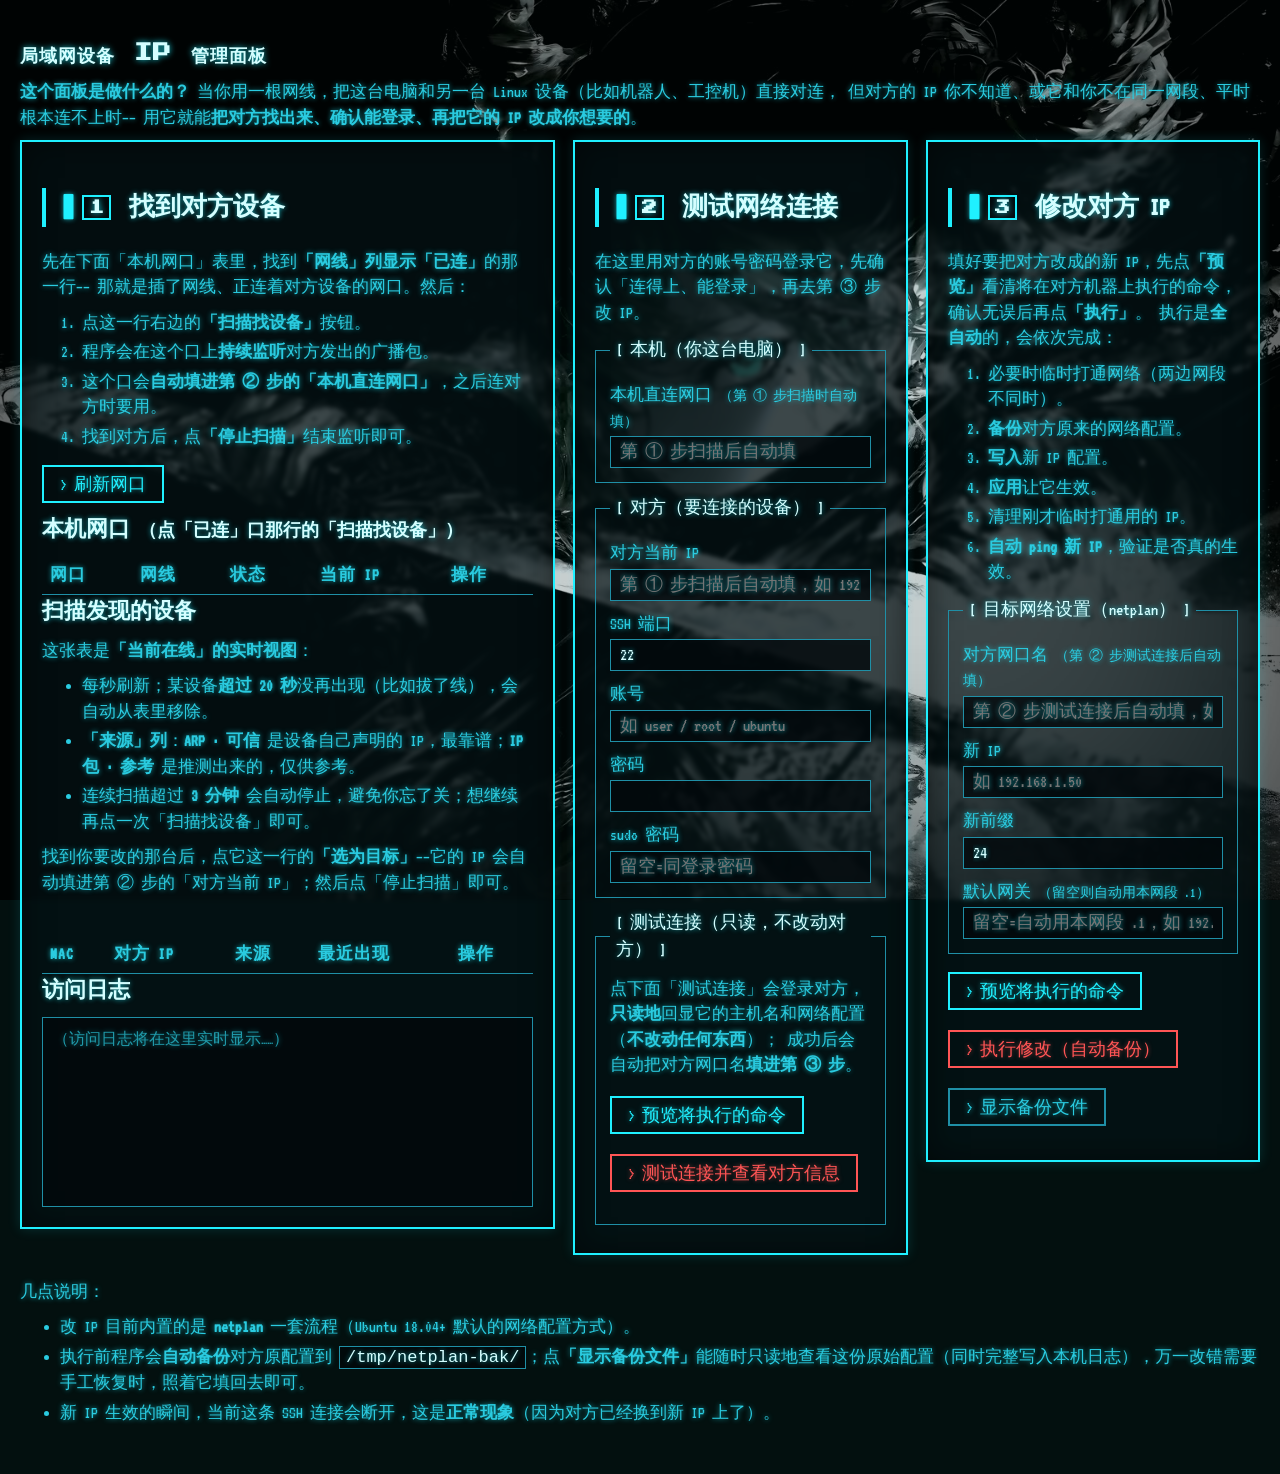
==== commit d5f24cd8: "新增本地日志、改进备份查看与网关配置 - 新增 core/logsetup.py：操作/发现设备/错误写入 logs/app.log，HTTP 访问写 access.log，按大小滚动 - 前端「扫描" ====
--- a/templates/index.html
+++ b/templates/index.html
@@ -67,6 +67,9 @@
       <thead><tr><th>MAC</th><th>对方 IP</th><th>来源</th><th>最近出现</th><th>操作</th></tr></thead>
       <tbody></tbody>
     </table>
+
+    <h3>访问日志</h3>
+    <div id="scanLog" class="scanlog"><div class="logline dim">（访问日志将在这里实时显示……）</div></div>
   </section>
 
   <!-- ② 连接对方 -->
@@ -124,13 +127,13 @@
       <label title="对方那台机器上要改 IP 的网口名（如 eth0），不是你本机的口；第 ② 步「测试连接」成功后一般会自动填好，没填上时照回显里的网口名手动补。">对方网口名 <small>（第 ② 步测试连接后自动填）</small> <input name="remote_iface" placeholder="第 ② 步测试连接后自动填，如 eth0"></label>
       <label title="想把对方改成的新 IP。">新 IP <input name="new_ip" placeholder="如 192.168.1.50"></label>
       <label title="子网掩码位数，通常 24。">新前缀 <input name="new_prefix" type="number" value="24"></label>
-      <label title="默认网关；只在对方需要访问其它网段/外网时才填，纯直连场景一般留空。">网关（可选） <input name="gateway" placeholder="如 192.168.1.1"></label>
+      <label title="默认网关。现在会强制配置默认网关（这样对方会持续 ARP 找网关、才好被扫描发现）：填了就用你填的；留空则自动取该网段的默认网关（网络号 + 1，如新 IP 192.168.4.200/24 就用 192.168.4.1）。具体用哪个可在下面「预览」里看到。">默认网关 <small>（留空则自动用本网段 .1）</small> <input name="gateway" placeholder="留空=自动用本网段 .1，如 192.168.4.1"></label>
     </fieldset>
 
     <div class="term-actions">
       <button class="btn" title="只显示将在对方机器上执行的完整命令，不会连接、也不改动任何东西；先看清楚再执行。" onclick="previewChange()">预览将执行的命令</button>
       <button class="btn danger" title="通过 SSH 依次执行：备份对方原配置 → 写入新 IP → 应用，全自动；新 IP 生效后当前 SSH 会断开，属正常。" onclick="runChange()">执行修改（自动备份）</button>
-      <button class="btn ghost" title="把之前自动备份的 netplan 配置整份拷回对方并重新应用，用于改错后回退；仅在对方仍连得上时有效（连的是「对方当前 IP」框里的地址）。" onclick="restoreIp()">还原到备份</button>
+      <button class="btn ghost" title="只读地读取并显示对方 /tmp/netplan-bak/ 里备份的原始 netplan 配置（不改动对方任何东西），内容会显示在下方，并完整写入本机日志 logs/app.log。" onclick="showBackup()">显示备份文件</button>
     </div>
     <pre id="previewBox" class="preview hidden"></pre>
     <div id="changeOutput" class="output"></div>
@@ -142,7 +145,7 @@
     <p class="hint">几点说明：</p>
     <ul class="hint">
       <li>改 IP 目前内置的是 <b>netplan</b> 一套流程（Ubuntu 18.04+ 默认的网络配置方式）。</li>
-      <li>执行前程序会<b>自动备份</b>对方原配置到 <code>/tmp/netplan-bak/</code>；<b>「还原到备份」</b>能把这份原配置整份拷回去。但它要先连上对方——<b>只在对方仍可达时有效</b>；若新 IP 改到<b>彻底失联</b>，还原也连不上，只能物理接触对方（接显示器+键盘或串口）恢复。</li>
+      <li>执行前程序会<b>自动备份</b>对方原配置到 <code>/tmp/netplan-bak/</code>；点<b>「显示备份文件」</b>能随时只读地查看这份原始配置（同时完整写入本机日志），万一改错需要手工恢复时，照着它填回去即可。</li>
       <li>新 IP 生效的瞬间，当前这条 SSH 连接会断开，这是<b>正常现象</b>（因为对方已经换到新 IP 上了）。</li>
     </ul>
   </footer>
--- a/static/style.css
+++ b/static/style.css
@@ -264,6 +264,23 @@
 }
 #devTable tr.gateway td { opacity: 0.6; }
 
+/* ① 扫描实时日志窗口：一个固定高度、可滚动的终端区，让用户看到扫描在持续进行、
+   没卡住。逐行 append，自动滚到底（滚动逻辑在 app.js 里）。 */
+.scanlog {
+  margin: 8px 0 4px;
+  height: 190px; overflow-y: auto;
+  background: var(--panel-deep);
+  border: 1px solid var(--line); border-radius: 0;
+  padding: 8px 10px;
+  font-family: "VT323", "Courier New", monospace;
+  font-size: 16px; line-height: 1.5;
+  color: var(--neon);
+  text-shadow: var(--glow);
+}
+.scanlog .logline { white-space: pre-wrap; word-break: break-all; margin: 1px 0; }
+.scanlog .logline.dim { color: var(--neon-dim); opacity: 0.75; }   /* 占位/提示行 */
+.scanlog .logline.err { color: var(--danger); text-shadow: 0 0 4px rgba(255,85,85,.5); } /* ERROR 行标红 */
+
 /* ---- 输出区 ---- */
 .output { margin-top: 12px; font-size: 18px; }
 .output .err { color: var(--danger); text-shadow: 0 0 4px rgba(255,85,85,.5); }
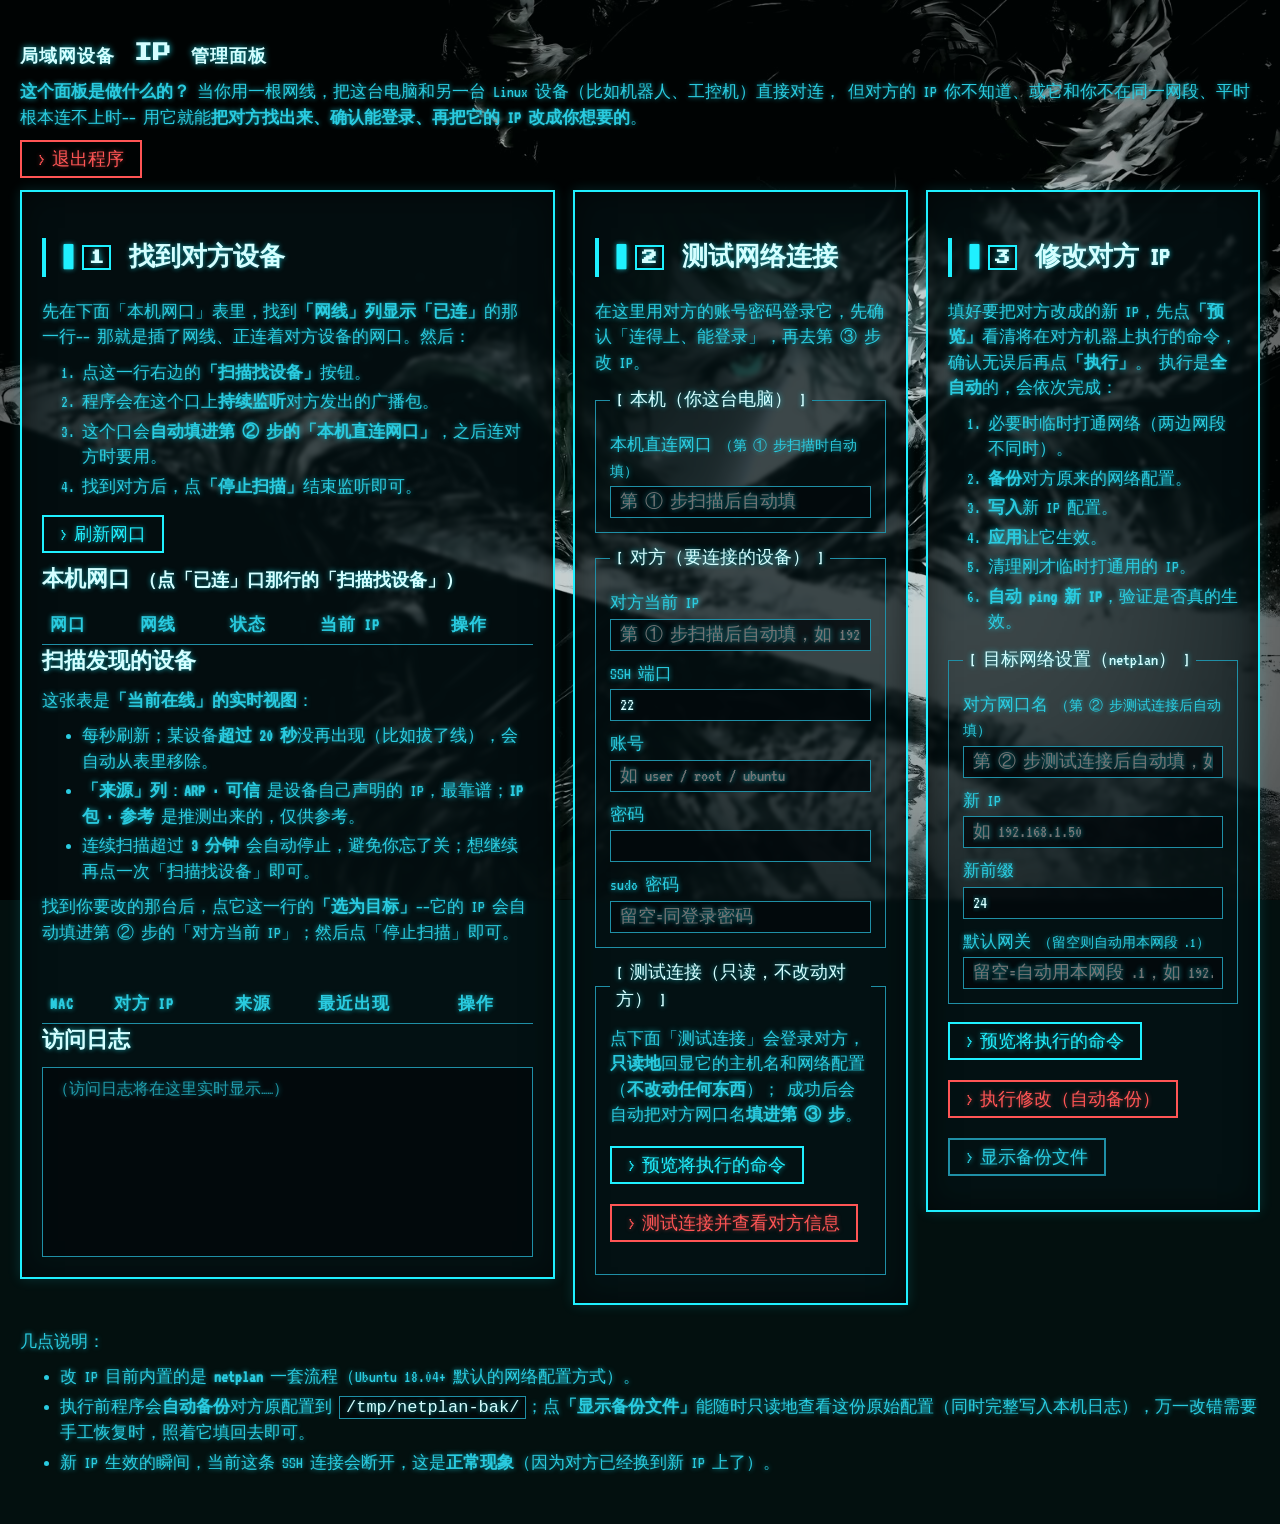
==== commit 2c6340f9: "双击即用：自动提权/开浏览器/退出，日志持久化并归属原用户 启动体验： - 非 root 启动时自动要 sudo 密码（有终端用 getpass，无终端弹 zenity/kdialog），   再用 " ====
--- a/templates/index.html
+++ b/templates/index.html
@@ -22,6 +22,11 @@
       【警告】当前不是以 root 运行，扫描和调整网段会失败，请用 <code>sudo</code> 启动本程序。
     </p>
   </header>
+
+  <!-- 退出程序：放在简介下方、模块①上方，靠左 -->
+  <div class="quit-bar">
+    <button id="quitBtn" class="btn danger" title="关闭本程序（后端进程），关掉后此页面将无法再操作。" onclick="quitApp()">退出程序</button>
+  </div>
 
   <!-- 顶层三列平铺：① 找到对方设备 → ② 连接对方 → ③ 修改 IP，从左到右一步一列 -->
   <div class="layout">
--- a/static/style.css
+++ b/static/style.css
@@ -68,6 +68,10 @@
 
 header, footer { max-width: 1400px; margin: 0 auto; padding: 0 20px; }
 header { padding-top: 28px; }
+
+/* 退出程序按钮条：简介下方、模块①上方，靠左 */
+.quit-bar { max-width: 1400px; margin: 0 auto 12px; padding: 0 20px; }
+.quit-bar .btn { margin: 0; }
 
 /* ---- 顶层三列平铺：① 找到对方设备 → ② 连接对方 → ③ 修改 IP，一步一列 ---- */
 .layout {
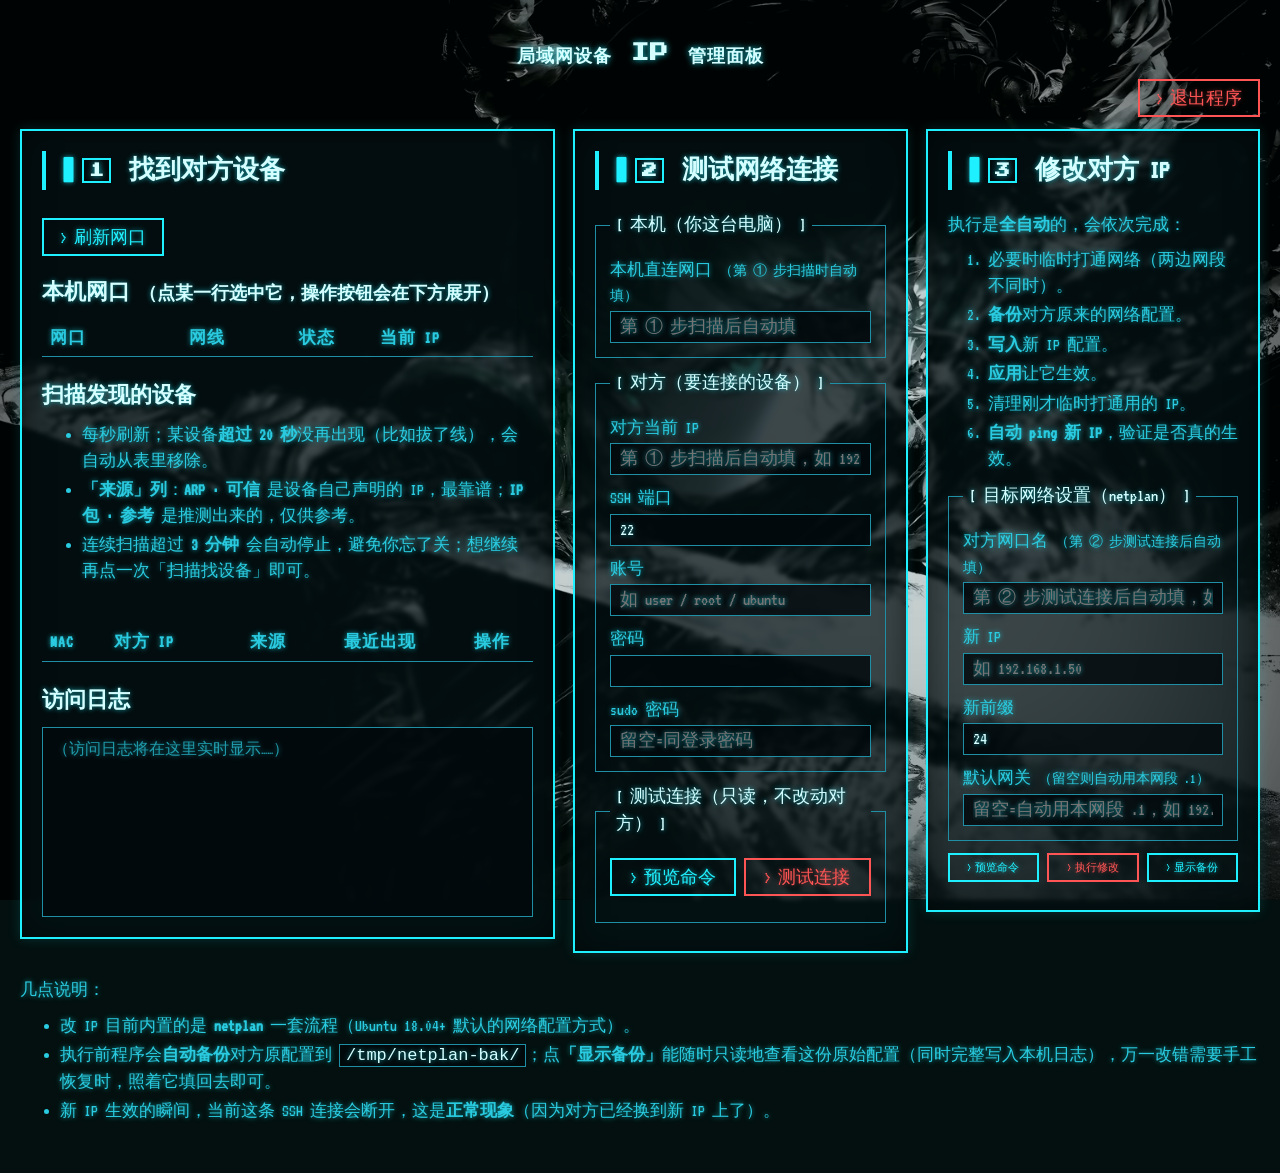
==== commit 2eb854d0: "feat: 更新局域网管理前后端逻辑，新增 core/localnet.py 与项目配置 Co-Authored-By: Claude Opus 4.8 (1M context) <noreply@a" ====
--- a/templates/index.html
+++ b/templates/index.html
@@ -12,12 +12,6 @@
   <div class="bg-layer"></div>
   <header>
     <h1>局域网设备 IP 管理面板</h1>
-    <p class="hint">
-      <b>这个面板是做什么的？</b>
-      当你用一根网线，把这台电脑和另一台 Linux 设备（比如机器人、工控机）直接对连，
-      但对方的 IP 你不知道、或它和你不在同一网段、平时根本连不上时——
-      用它就能<b>把对方找出来、确认能登录、再把它的 IP 改成你想要的</b>。
-    </p>
     <p id="rootWarn" class="warn hidden">
       【警告】当前不是以 root 运行，扫描和调整网段会失败，请用 <code>sudo</code> 启动本程序。
     </p>
@@ -34,39 +28,25 @@
   <!-- ① 找到对方设备（选口 + 扫描 + 结果，一个面板串起来） -->
   <section id="step1">
     <h2><span class="step-badge">1</span> 找到对方设备</h2>
-    <p class="hint">
-      先在下面「本机网口」表里，找到<b>「网线」列显示「已连」</b>的那一行——
-      那就是插了网线、正连着对方设备的网口。然后：
-    </p>
-    <ol class="hint">
-      <li>点这一行右边的<b>「扫描找设备」</b>按钮。</li>
-      <li>程序会在这个口上<b>持续监听</b>对方发出的广播包。</li>
-      <li>这个口会<b>自动填进第 ② 步的「本机直连网口」</b>，之后连对方时要用。</li>
-      <li>找到对方后，点<b>「停止扫描」</b>结束监听即可。</li>
-    </ol>
-
     <div class="row-tools">
       <button class="btn" onclick="loadIfaces()">刷新网口</button>
     </div>
 
-    <h3>本机网口 <small>（点「已连」口那行的「扫描找设备」）</small></h3>
+    <h3>本机网口 <small>（点某一行选中它，操作按钮会在下方展开）</small></h3>
     <table id="ifaceTable">
-      <thead><tr><th>网口</th><th>网线</th><th>状态</th><th>当前 IP</th><th>操作</th></tr></thead>
+      <thead><tr><th>网口</th><th>网线</th><th>状态</th><th>当前 IP</th></tr></thead>
       <tbody></tbody>
     </table>
+    <div id="localResult" class="output"></div>
 
     <h3>扫描发现的设备
-      <button id="stopScanBtn" class="btn ghost hidden" title="点了就停止后台监听；已经发现的设备仍保留在下方列表里。" onclick="stopScan()">停止扫描</button>
+      <button id="stopScanBtn" class="btn hidden" title="点了就停止后台监听；已经发现的设备仍保留在下方列表里。" onclick="stopScan()">停止扫描</button>
     </h3>
-    <p class="hint">这张表是<b>「当前在线」的实时视图</b>：</p>
     <ul class="hint">
       <li>每秒刷新；某设备<b>超过 20 秒</b>没再出现（比如拔了线），会自动从表里移除。</li>
       <li><b>「来源」列</b>：<b>ARP · 可信</b> 是设备自己声明的 IP，最靠谱；<b>IP包 · 参考</b> 是推测出来的，仅供参考。</li>
       <li>连续扫描超过 <b>3 分钟</b> 会自动停止，避免你忘了关；想继续再点一次「扫描找设备」即可。</li>
     </ul>
-    <p class="hint">
-      找到你要改的那台后，点它这一行的<b>「选为目标」</b>——它的 IP 会自动填进第 ② 步的「对方当前 IP」；然后点「停止扫描」即可。
-    </p>
     <div id="scanStatus" class="status"></div>
     <table id="devTable">
       <thead><tr><th>MAC</th><th>对方 IP</th><th>来源</th><th>最近出现</th><th>操作</th></tr></thead>
@@ -80,7 +60,6 @@
   <!-- ② 连接对方 -->
   <section id="step3">
     <h2><span class="step-badge">2</span> 测试网络连接</h2>
-    <p class="hint">在这里用对方的账号密码登录它，先确认「连得上、能登录」，再去第 ③ 步改 IP。</p>
 
     <fieldset>
       <legend>本机（你这台电脑）</legend>
@@ -98,13 +77,9 @@
 
     <fieldset>
       <legend>测试连接（只读，不改动对方）</legend>
-      <p class="hint">
-        点下面「测试连接」会登录对方，<b>只读地</b>回显它的主机名和网络配置（<b>不改动任何东西</b>）；
-        成功后会自动把对方网口名<b>填进第 ③ 步</b>。
-      </p>
       <div class="term-actions">
-        <button class="btn" title="只显示「测试连接」将在对方机器上执行的命令，不会连接、也不改动任何东西；先看清楚再执行。" onclick="previewTest()">预览将执行的命令</button>
-        <button class="btn danger" title="用上面填的账号密码登录对方，只读显示它的主机名、网口、netplan 配置，不改动任何东西；两边网段不同时会自动临时打通、用完清理。" onclick="sshTest()">测试连接并查看对方信息</button>
+        <button class="btn" title="只显示「测试连接」将在对方机器上执行的命令，不会连接、也不改动任何东西；先看清楚再执行。" onclick="previewTest()">预览命令</button>
+        <button class="btn danger" title="用上面填的账号密码登录对方，只读显示它的主机名、网口、netplan 配置，不改动任何东西；两边网段不同时会自动临时打通、用完清理。" onclick="sshTest()">测试连接</button>
       </div>
       <pre id="testPreviewBox" class="preview hidden"></pre>
       <div id="testOutput" class="output"></div>
@@ -115,7 +90,6 @@
   <section id="step4">
     <h2><span class="step-badge">3</span> 修改对方 IP</h2>
     <p class="hint">
-      填好要把对方改成的新 IP，先点<b>「预览」</b>看清将在对方机器上执行的命令，确认无误后再点<b>「执行」</b>。
       执行是<b>全自动</b>的，会依次完成：
     </p>
     <ol class="hint">
@@ -136,9 +110,9 @@
     </fieldset>
 
     <div class="term-actions">
-      <button class="btn" title="只显示将在对方机器上执行的完整命令，不会连接、也不改动任何东西；先看清楚再执行。" onclick="previewChange()">预览将执行的命令</button>
-      <button class="btn danger" title="通过 SSH 依次执行：备份对方原配置 → 写入新 IP → 应用，全自动；新 IP 生效后当前 SSH 会断开，属正常。" onclick="runChange()">执行修改（自动备份）</button>
-      <button class="btn ghost" title="只读地读取并显示对方 /tmp/netplan-bak/ 里备份的原始 netplan 配置（不改动对方任何东西），内容会显示在下方，并完整写入本机日志 logs/app.log。" onclick="showBackup()">显示备份文件</button>
+      <button class="btn" title="只显示将在对方机器上执行的完整命令，不会连接、也不改动任何东西；先看清楚再执行。" onclick="previewChange()">预览命令</button>
+      <button class="btn danger" title="通过 SSH 依次执行：备份对方原配置 → 写入新 IP → 应用，全自动；新 IP 生效后当前 SSH 会断开，属正常。" onclick="runChange()">执行修改</button>
+      <button class="btn" title="只读地读取并显示对方 /tmp/netplan-bak/ 里备份的原始 netplan 配置（不改动对方任何东西），内容会显示在下方，并完整写入本机日志 logs/app.log。" onclick="showBackup()">显示备份</button>
     </div>
     <pre id="previewBox" class="preview hidden"></pre>
     <div id="changeOutput" class="output"></div>
@@ -150,7 +124,7 @@
     <p class="hint">几点说明：</p>
     <ul class="hint">
       <li>改 IP 目前内置的是 <b>netplan</b> 一套流程（Ubuntu 18.04+ 默认的网络配置方式）。</li>
-      <li>执行前程序会<b>自动备份</b>对方原配置到 <code>/tmp/netplan-bak/</code>；点<b>「显示备份文件」</b>能随时只读地查看这份原始配置（同时完整写入本机日志），万一改错需要手工恢复时，照着它填回去即可。</li>
+      <li>执行前程序会<b>自动备份</b>对方原配置到 <code>/tmp/netplan-bak/</code>；点<b>「显示备份」</b>能随时只读地查看这份原始配置（同时完整写入本机日志），万一改错需要手工恢复时，照着它填回去即可。</li>
       <li>新 IP 生效的瞬间，当前这条 SSH 连接会断开，这是<b>正常现象</b>（因为对方已经换到新 IP 上了）。</li>
     </ul>
   </footer>
--- a/static/style.css
+++ b/static/style.css
@@ -67,10 +67,10 @@
 }
 
 header, footer { max-width: 1400px; margin: 0 auto; padding: 0 20px; }
-header { padding-top: 28px; }
-
-/* 退出程序按钮条：简介下方、模块①上方，靠左 */
-.quit-bar { max-width: 1400px; margin: 0 auto 12px; padding: 0 20px; }
+header { padding-top: 28px; text-align: center; }   /* 主标题 + 警告居中，做成一条整洁的横幅 */
+
+/* 退出程序按钮条：与标题横幅同宽，按钮靠右（类似窗口右上角的关闭位） */
+.quit-bar { max-width: 1400px; margin: 0 auto 12px; padding: 0 20px; text-align: right; }
 .quit-bar .btn { margin: 0; }
 
 /* ---- 顶层三列平铺：① 找到对方设备 → ② 连接对方 → ③ 修改 IP，一步一列 ---- */
@@ -111,7 +111,11 @@
   margin-top: 30px;
 }
 h2::before { content: "\258D "; color: var(--neon); }   /* ▍ 终端块状光标点缀 */
-h3 { font-size: 22px; color: var(--neon-hi); margin: 0 0 10px; }
+/* 每个面板顶端的第一个 h2 收紧上边距，让三列的标题在同一高度整齐起步 */
+.layout > section > h2:first-child { margin-top: 4px; }
+/* 面板内的 h3 与上一块内容留出统一间距，第一个 h3 紧跟标题则不额外拉开 */
+h3 { font-size: 22px; color: var(--neon-hi); margin: 22px 0 10px; }
+section > h3:first-of-type { margin-top: 14px; }
 
 .hint { color: var(--neon-dim); font-size: 17px; margin: 4px 0 10px; }
 /* 说明文字里的分点列表：与荧光蓝正文同色，逐条分行，避免挤成一坨、便于阅读 */
@@ -152,9 +156,19 @@
   color: var(--neon-dim); text-transform: uppercase; letter-spacing: 1px;
   white-space: nowrap;          /* 表头短词不换行（如「网线」不被拆成两行） */
 }
-/* 表格里的操作按钮：整体不换行 + 去掉外边距 + 收紧内边距，
-   避免窄列里「扫描找设备」被压成一个字一行的竖排。 */
+/* 表格里的操作按钮：整体不换行 + 去掉外边距 + 收紧内边距。 */
 td .btn { white-space: nowrap; margin: 0; padding: 4px 10px; }
+
+/* ---- 表格列对齐：文字/地址列左对齐；短状态列、来源列、操作列居中，整齐好扫读 ---- */
+/* 本机网口表：网口(左) | 网线(中) | 状态(中) | 当前 IP(左) */
+#ifaceTable th:nth-child(2), #ifaceTable td:nth-child(2),
+#ifaceTable th:nth-child(3), #ifaceTable td:nth-child(3) { text-align: center; }
+/* 扫描发现的设备表：MAC(左) | 对方 IP(左) | 来源(中) | 最近出现(中) | 操作(中) */
+#devTable th:nth-child(3), #devTable td:nth-child(3),
+#devTable th:nth-child(4), #devTable td:nth-child(4),
+#devTable th:nth-child(5), #devTable td:nth-child(5) { text-align: center; }
+/* 居中列里的按钮/内容随之居中对齐 */
+#devTable td:nth-child(5) .btn { display: inline-block; }
 
 /* ---- 按钮：直角、边框、悬停反色 ---- */
 .btn {
@@ -180,8 +194,6 @@
 .btn:disabled:hover { background: transparent; color: var(--line); }
 .btn.danger { border-color: var(--danger); color: var(--danger); text-shadow: 0 0 4px rgba(255,85,85,.5); }
 .btn.danger:hover { background: var(--danger); color: var(--bg); }
-.btn.ghost { border-color: var(--line); color: var(--neon-dim); }
-.btn.ghost:hover { background: var(--line); color: var(--neon-hi); }
 
 /* ---- 表单：label 块级竖排，输入框在各自模块里自上而下排成一列 ---- */
 label {
@@ -231,11 +243,99 @@
 /* ① 网口表里「已连」的整行淡蓝高亮，让人一眼锁定该用哪个口 */
 #ifaceTable tr.connected td { background: rgba(31, 240, 255, 0.10); }
 
-/* ③ 修改 IP 的一排操作按钮 */
-.term-actions {
-  display: flex; flex-wrap: wrap; gap: 8px; align-items: center;
-  margin-top: 12px;
-}
+/* ① 网口行整行可点击选中 */
+#ifaceTable tr.iface-row { cursor: pointer; }
+#ifaceTable tr.iface-row:hover td { background: rgba(31, 240, 255, 0.06); }
+
+/* 行首「▶」选中标记：默认藏起来，只有被选中的行才显示、发光 */
+.sel-mark {
+  display: inline-block; width: 1em; margin-right: 4px;
+  color: var(--neon-hi); opacity: 0; text-shadow: 0 0 6px rgba(31, 240, 255, 0.9);
+}
+#ifaceTable tr.iface-row.selected .sel-mark { opacity: 1; }
+
+/* 被选中的网口行：更亮的底色 + 左侧一道高亮竖条 + 加粗，和普通行/已连行明显区分 */
+#ifaceTable tr.iface-row.selected td {
+  background: rgba(31, 240, 255, 0.20);
+  color: var(--neon-hi);
+  font-weight: bold;
+}
+#ifaceTable tr.iface-row.selected td:first-child {
+  box-shadow: inset 4px 0 0 0 var(--neon);
+}
+
+/* ---- ① 本机 IP 配置：当前 IP 逐条显示 + 来源标签 + 删除按钮 ---- */
+.ipitem { display: flex; align-items: center; gap: 6px; margin: 2px 0; white-space: nowrap; }
+/* 来源小标签：永久=青、DHCP=琥珀、临时=淡青 */
+.ipkind {
+  display: inline-block; font-size: 12px; line-height: 1.4;
+  padding: 0 5px; border: 1px solid var(--line); text-shadow: none;
+}
+.ipkind.perm { border-color: var(--neon); color: var(--neon-hi); }
+.ipkind.dhcp { border-color: var(--amber); color: var(--amber); }
+.ipkind.temp { border-color: var(--neon-dim); color: var(--neon-dim); }
+/* 每条地址后的「删除」按钮做小一点，不喧宾夺主 */
+.btn.ipdel { padding: 1px 9px; font-size: 15px; margin: 0; }
+
+/* 配置面板顶部的「本机网口现有 IP」列表：逐条地址 + 来源标签 + 删除按钮。
+   删除按钮从常显的表格列挪到这里，避免误点删掉地址。 */
+.cfg-iplist {
+  border: 1px solid var(--line);
+  background: var(--panel-deep);
+  padding: 8px 10px;
+}
+.cfg-iplist-title { color: var(--neon-dim); font-size: 15px; margin-bottom: 6px; }
+.cfg-ip-row {
+  display: flex; align-items: center; gap: 8px;
+  padding: 3px 0; white-space: nowrap;
+  border-top: 1px dashed rgba(31, 143, 166, 0.4);   /* 每条之间一道虚线，方便对齐看清 */
+}
+.cfg-ip-row:first-of-type { border-top: none; }
+.cfg-ip-addr { min-width: 12em; color: var(--neon-hi); }   /* 地址列对齐，删除按钮竖排成一列 */
+.cfg-ip-empty { color: var(--neon-dim); opacity: 0.75; font-size: 15px; }
+
+/* 选中网口后在其下方展开的「详情行」：视觉上是选中那一栏往下延伸的一部分——
+   用和选中行相同的高亮底色，左侧接上同一道高亮竖条，读起来是一整块「被选中的栏」，
+   而不是一个浮在两行之间、脱节的小盒子。 */
+#ifaceTable tr.detail-row td {
+  background: rgba(31, 240, 255, 0.20);
+  box-shadow: inset 4px 0 0 0 var(--neon);   /* 与选中行 td:first-child 的左竖条对齐相连 */
+  padding: 8px 12px 12px;
+}
+/* 选中行与它的详情行之间不画分隔线，让两者连成一体 */
+#ifaceTable tr.iface-row.selected td { border-bottom: none; }
+/* 统一的「操作按钮条」：一排按钮横向平均分宽、居中文字、不换行。
+   详情行的操作（.iface-actions）和 ②③ 步的操作（.term-actions）都用它，样式一致。
+   font-size 放在容器上、按钮 inherit 它，方便 JS 在按钮变多、文字挤不下时整体缩小字号。 */
+.iface-actions, .term-actions {
+  display: flex; gap: 8px; align-items: stretch;
+  font-size: 18px;             /* 基准字号；fitActionBar() 会在放不下时把它调小 */
+}
+.iface-actions .btn, .term-actions .btn {
+  flex: 1 1 0;                 /* 每个按钮等分容器宽度，不论文字多长 */
+  min-width: 0;                /* 允许被压窄，否则 flex 项默认不会小于内容宽度 */
+  font-size: inherit;          /* 跟随容器字号，JS 调容器即可整体缩放 */
+  text-align: center;
+  white-space: nowrap;         /* 文字不换行——放不下时靠缩小字号解决，而不是折行 */
+  overflow: hidden; text-overflow: ellipsis;   /* 极端情况下的兜底，避免溢出撑破布局 */
+  margin: 0;
+}
+/* 配置面板与上方按钮行留点间距 */
+.cfg-panel { margin-top: 10px; }
+.local-cfg { display: flex; flex-direction: column; gap: 8px; }
+.cfg-line { display: flex; flex-wrap: wrap; gap: 12px; align-items: center; }
+/* 面板里的 label 改成行内排列（默认 label 是块级竖排，这里要横排更紧凑） */
+.local-cfg label.inline { display: inline-flex; align-items: center; gap: 4px; margin: 0; }
+.local-cfg label.inline input[type="text"],
+.local-cfg label.inline input:not([type]),
+.local-cfg label.inline input[type="number"] {
+  display: inline-block; width: auto; margin: 0;
+}
+.local-cfg .cfg-ip { width: 12em; }
+.local-cfg input[type="radio"] { width: auto; display: inline-block; margin: 0; }
+
+/* ②③ 步的操作按钮条：与详情行按钮条同样式（见上），这里只补一点上边距 */
+.term-actions { margin-top: 12px; }
 
 /* ③「预览将执行的命令」框：虚线边框，和真正的输出区区分开 */
 .preview {
